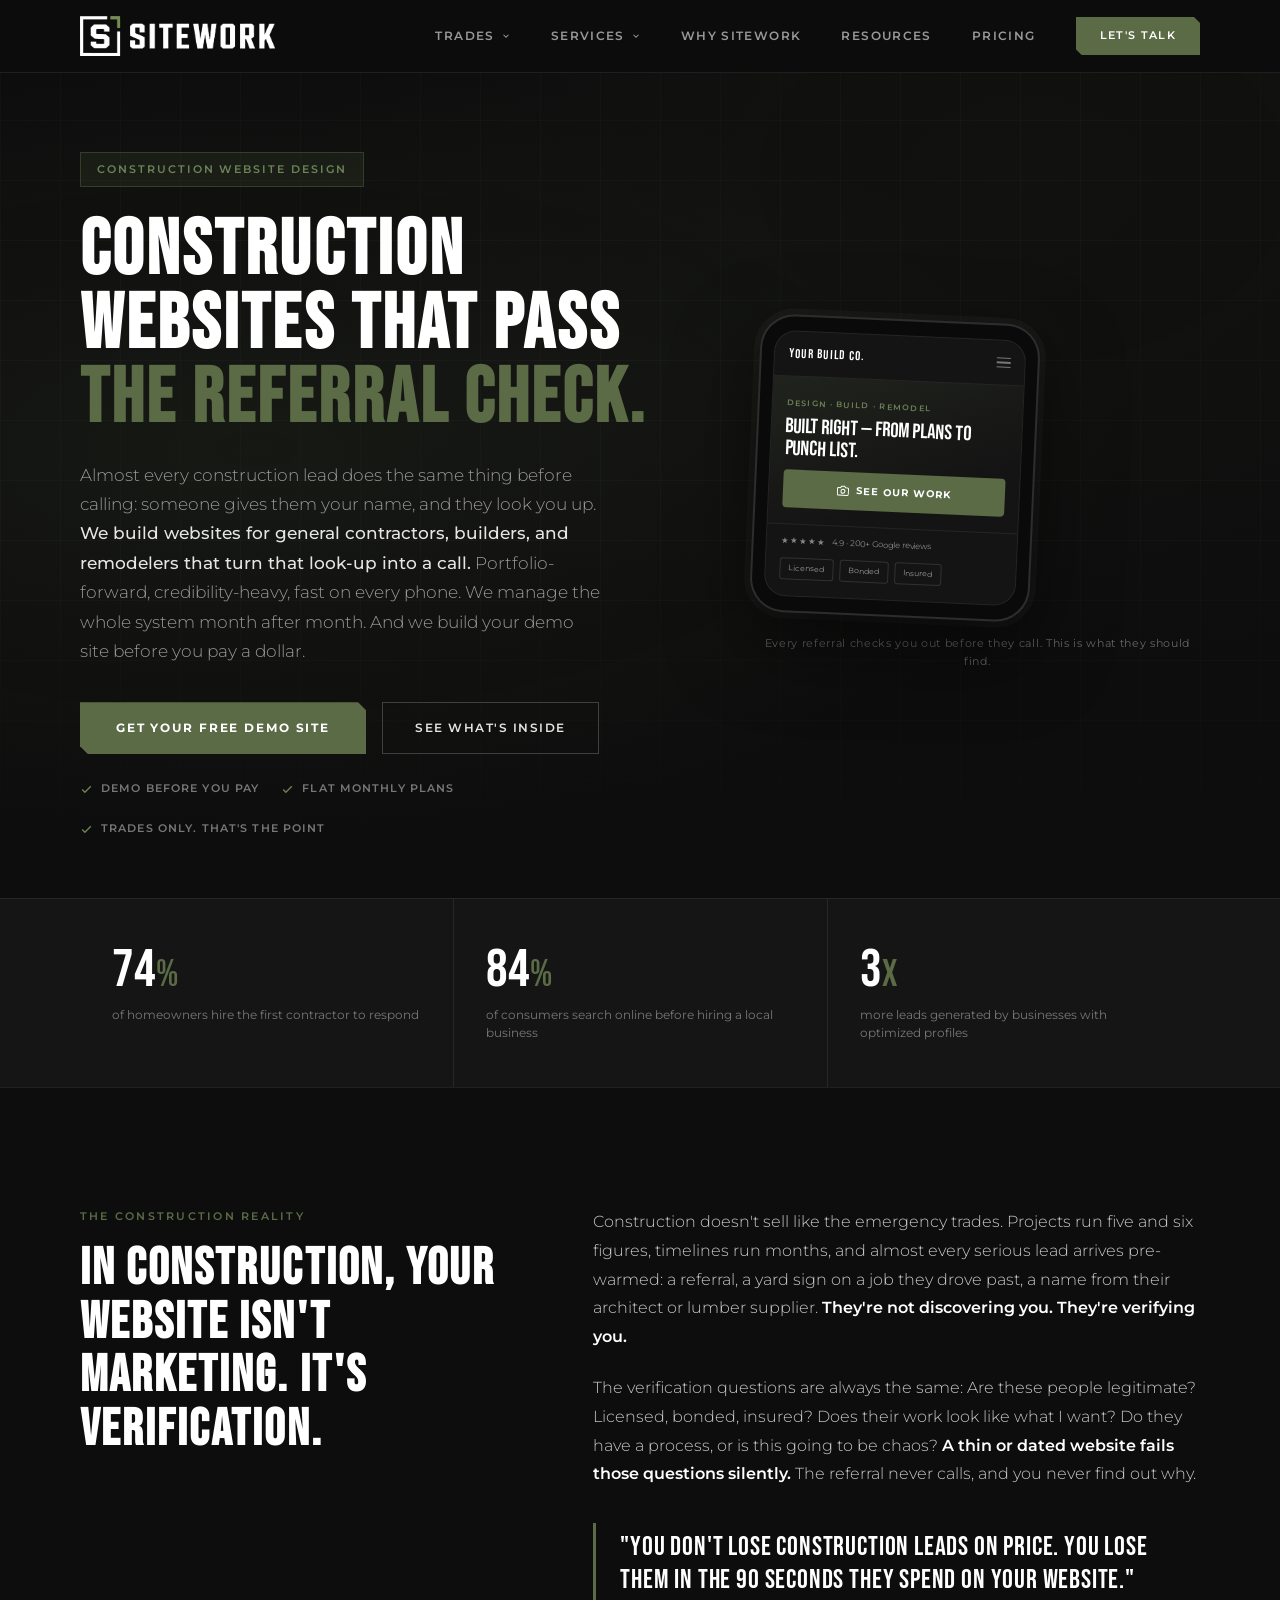
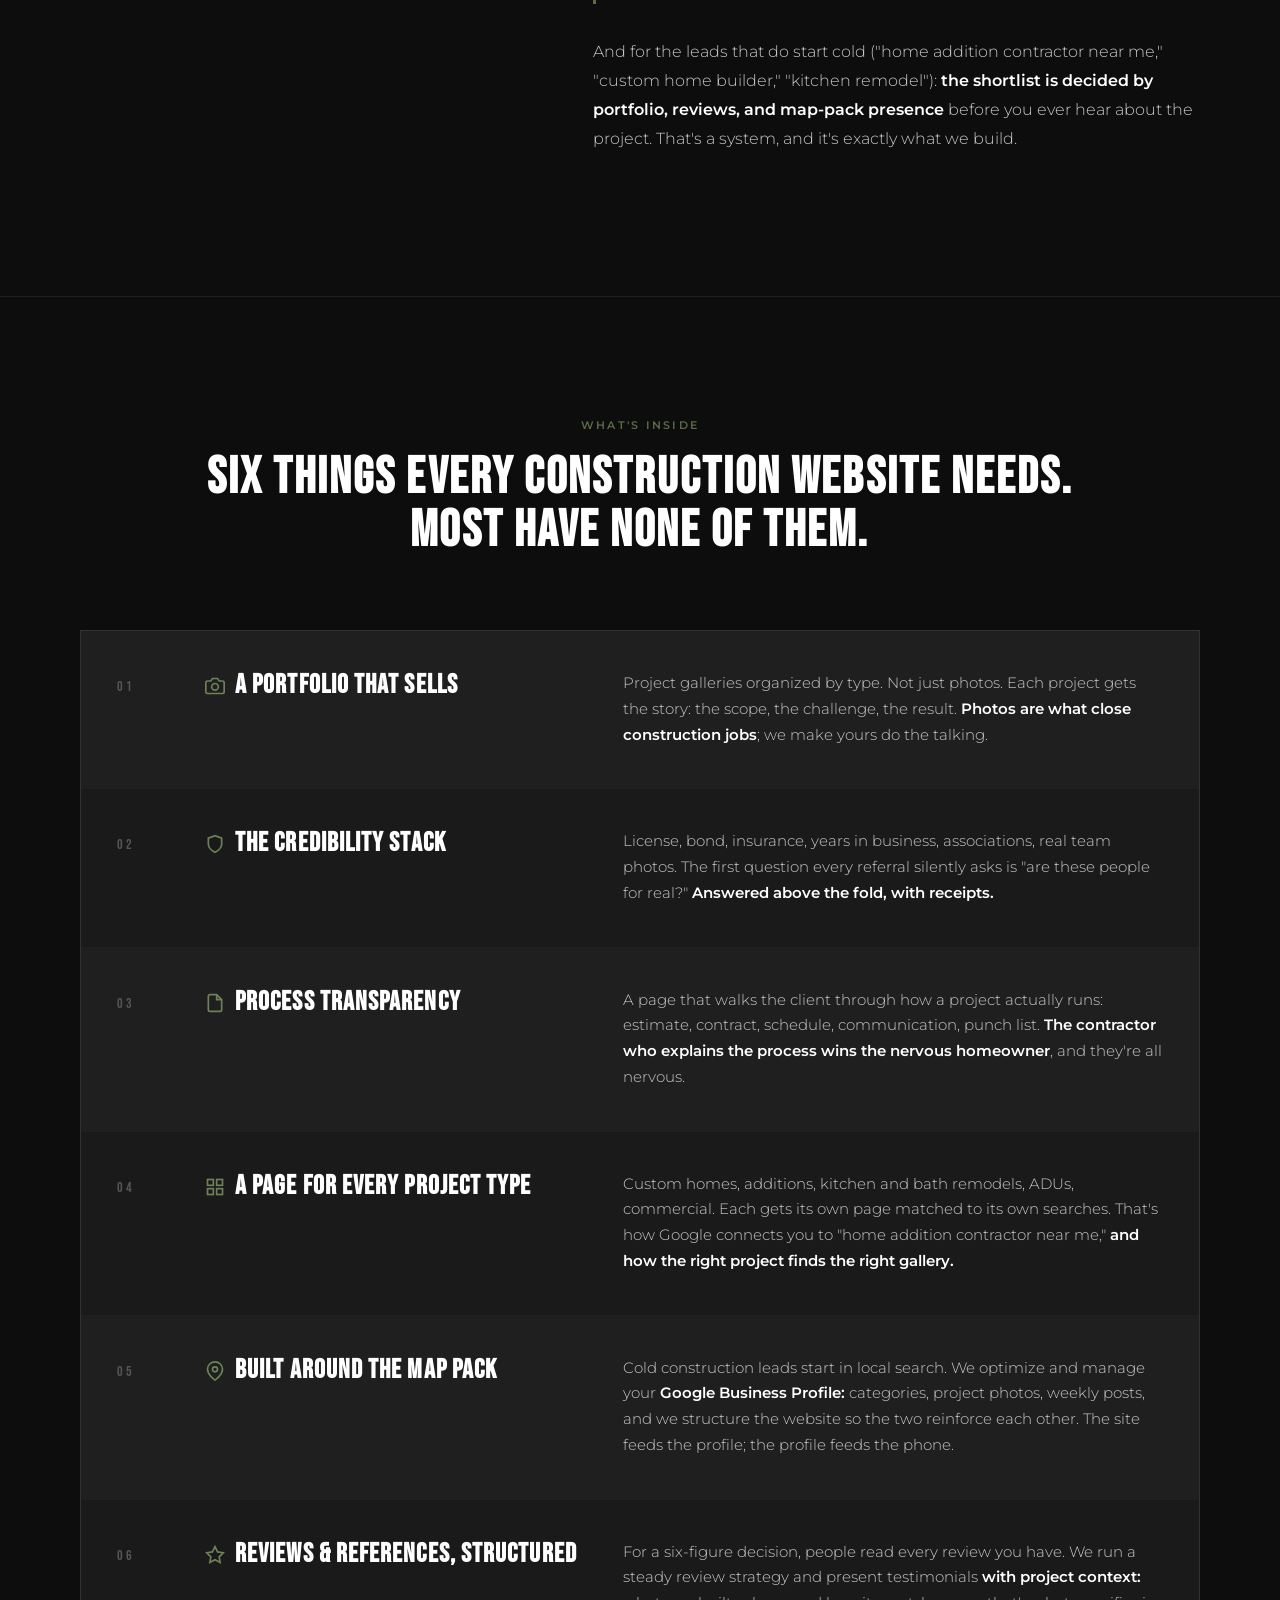
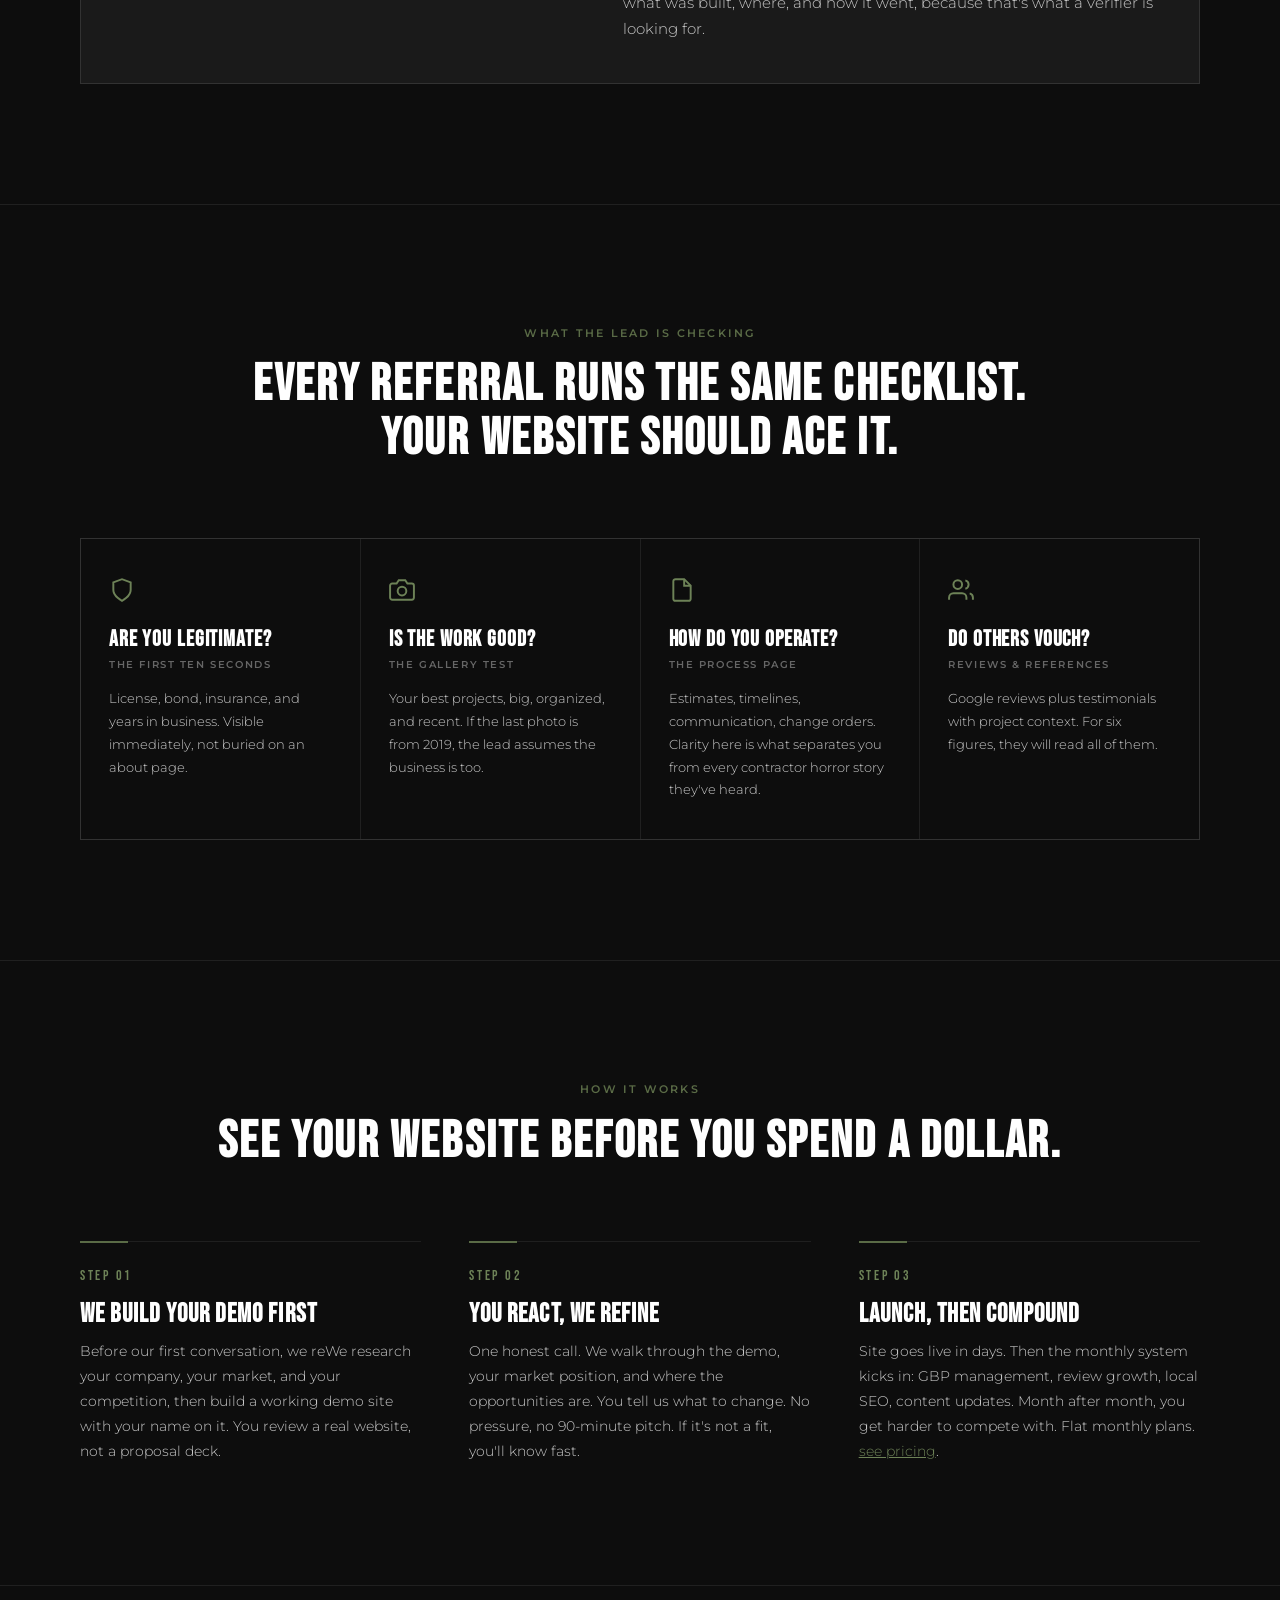
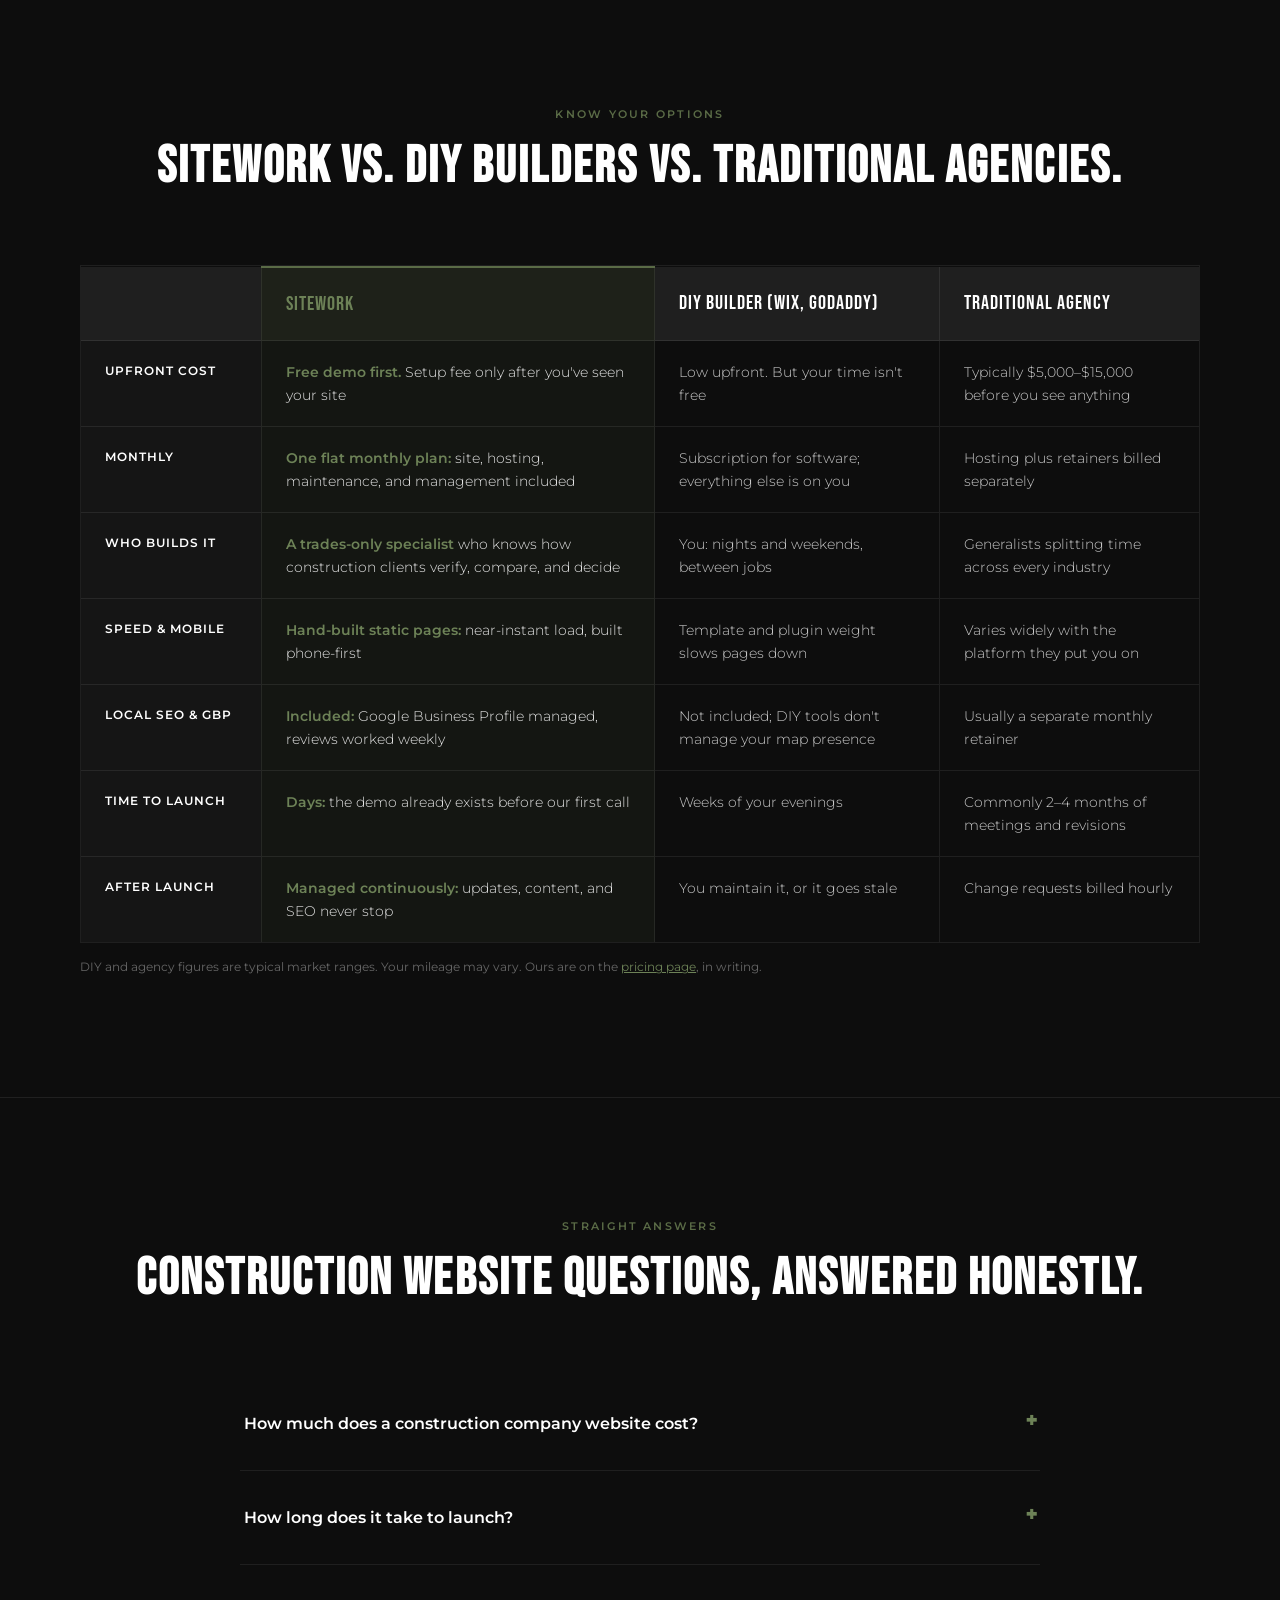
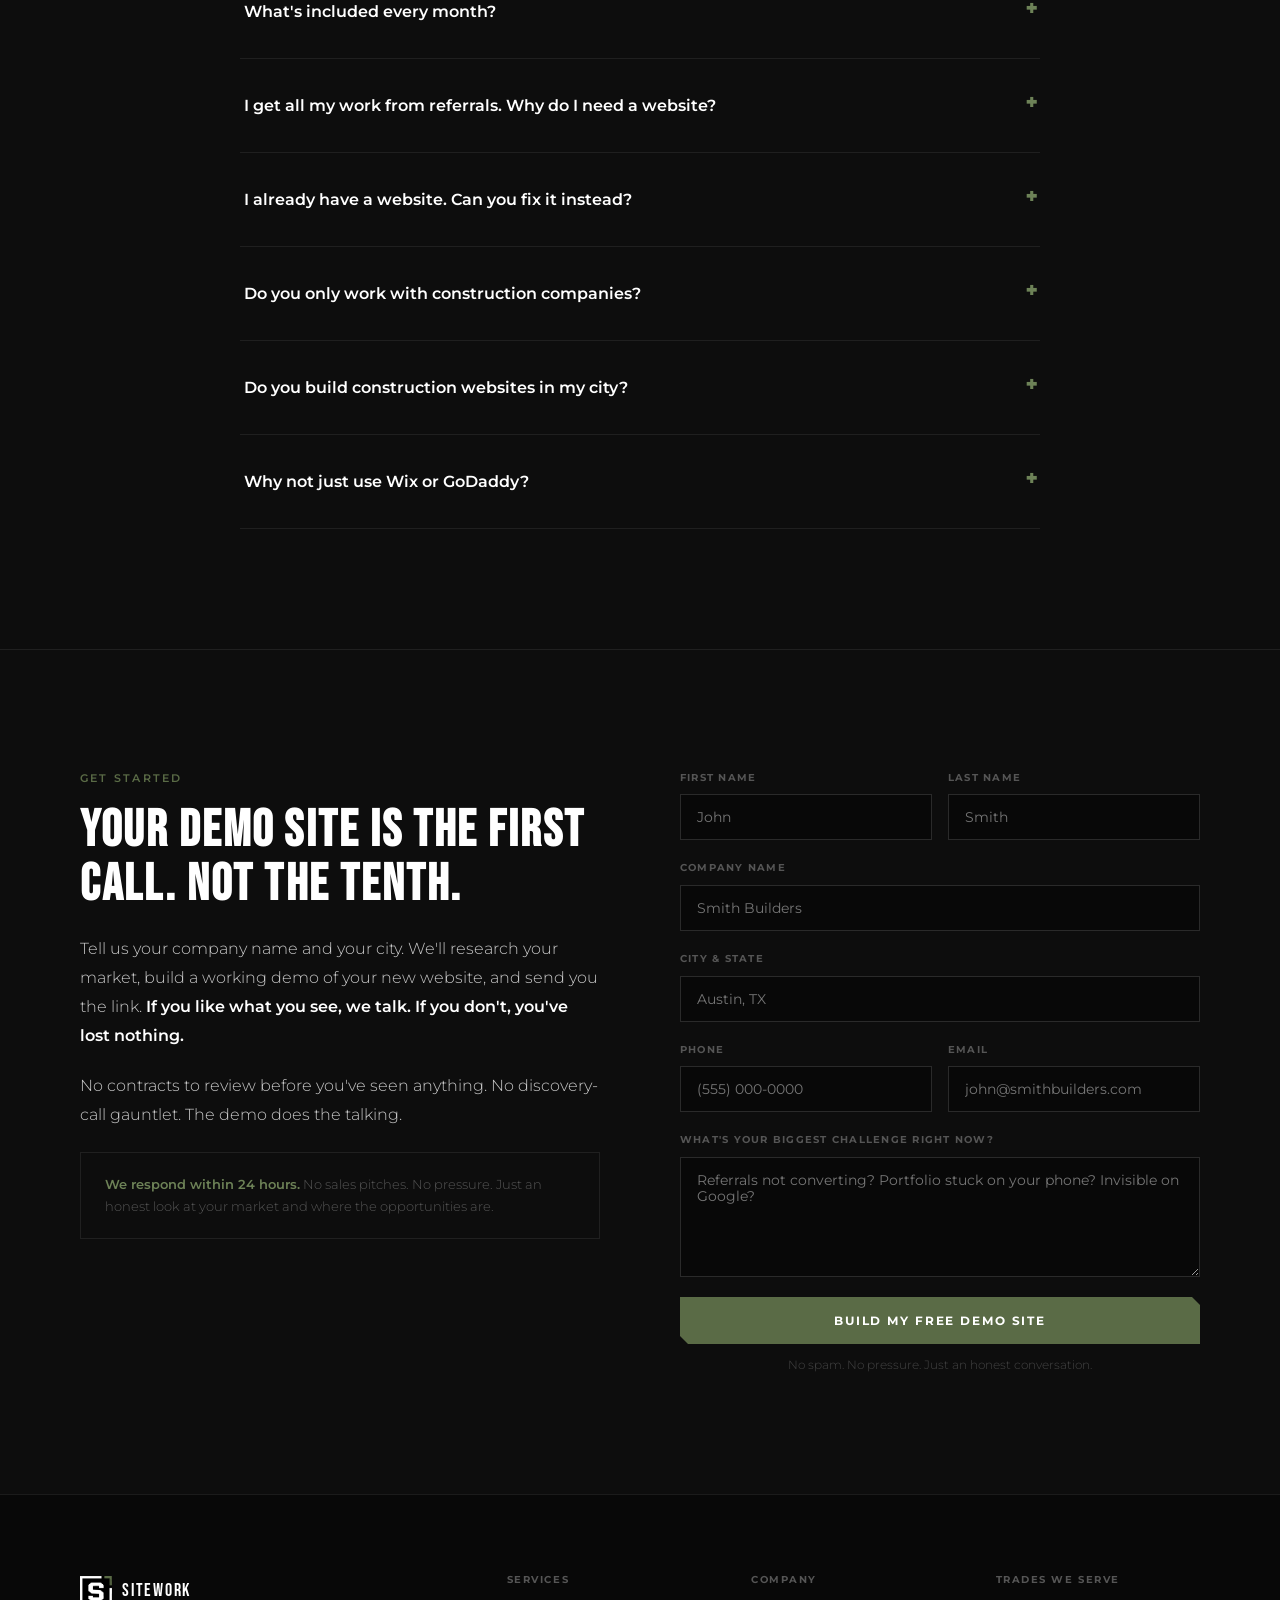
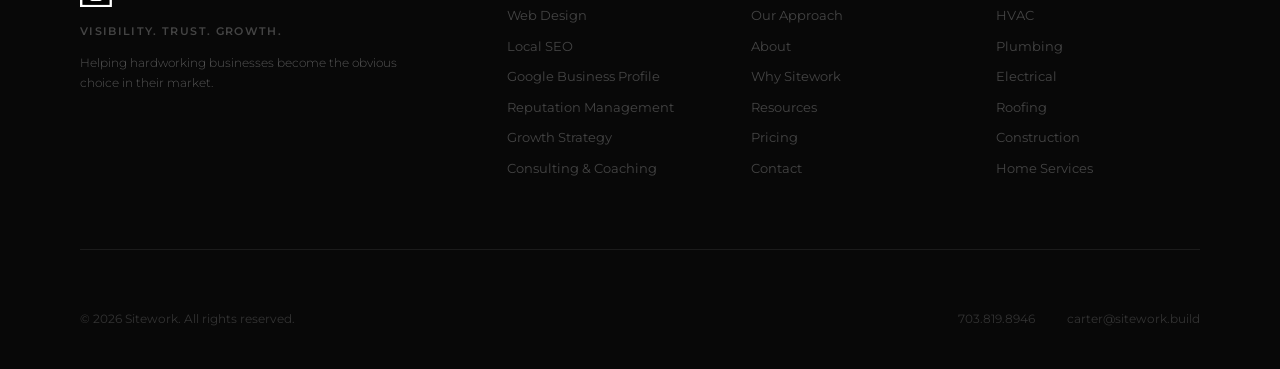
==== construction-website-design.html @ a540c2f0 "Add files via upload" ====
<!DOCTYPE html>
<html lang="en">
<head>
<meta charset="UTF-8">
<meta name="viewport" content="width=device-width, initial-scale=1.0">
<title>Construction Company Website Design — Built to Pass the Referral Check | SITEWORK</title>
<meta name="description" content="Website design for general contractors, builders, and remodelers: portfolio-forward, credibility-heavy, fast on every phone. Local SEO and Google Business Profile management included. Flat monthly plans. Demo built before you pay anything.">

<link rel="canonical" href="https://sitework.build/construction-website-design">

<!-- Open Graph -->
<meta property="og:title" content="Construction Company Website Design — Built to Pass the Referral Check">
<meta property="og:description" content="Website design for general contractors, builders, and remodelers: portfolio-forward, credibility-heavy, fast on every phone. Local SEO and Google Business Profile management included. Flat monthly plans. Demo built before you pay anything.">
<meta property="og:type" content="website">
<meta property="og:url" content="https://sitework.build/construction-website-design">

<!-- Schema: Service -->
<script type="application/ld+json">
{
  "@context": "https://schema.org",
  "@type": "Service",
  "serviceType": "Construction Company Website Design",
  "name": "Construction Website Design & Local SEO",
  "description": "Custom website design, local SEO, and Google Business Profile management for general contractors, builders, and remodelers. Portfolio-forward, credibility-heavy websites built to convert referrals and high-intent local searches into projects.",
  "provider": {
    "@type": "ProfessionalService",
    "name": "Sitework",
    "url": "https://sitework.build",
    "telephone": "+17038198946",
    "email": "carter@sitework.build"
  },
  "areaServed": "United States",
  "audience": {
    "@type": "Audience",
    "audienceType": "General contractors, home builders, and remodeling companies"
  }
}
</script>

<!-- Schema: Breadcrumb -->
<script type="application/ld+json">
{
  "@context": "https://schema.org",
  "@type": "BreadcrumbList",
  "itemListElement": [
    { "@type": "ListItem", "position": 1, "name": "Home", "item": "https://sitework.build" },
    { "@type": "ListItem", "position": 2, "name": "Construction Website Design", "item": "https://sitework.build/construction-website-design" }
  ]
}
</script>

<!-- Schema: FAQ (mirrors the visible FAQ section below) -->
<script type="application/ld+json">
{
  "@context": "https://schema.org",
  "@type": "FAQPage",
  "mainEntity": [
    {
      "@type": "Question",
      "name": "How much does a construction company website cost?",
      "acceptedAnswer": {
        "@type": "Answer",
        "text": "Sitework runs on flat monthly plans plus a one-time setup fee. The website, hosting, maintenance, and ongoing updates are all included. No surprise five-figure builds. Current plans are always published on our pricing page before you ever talk to us."
      }
    },
    {
      "@type": "Question",
      "name": "How long does it take to launch?",
      "acceptedAnswer": {
        "@type": "Answer",
        "text": "Days, not months. We build a working demo of your site before our first conversation, so by the time we talk you're reviewing a real website with your company name on it. Not a proposal. Once you approve it, launch is a matter of days."
      }
    },
    {
      "@type": "Question",
      "name": "What's included every month?",
      "acceptedAnswer": {
        "@type": "Answer",
        "text": "Hosting, security, maintenance, content updates, and (depending on your plan) local SEO, Google Business Profile management, weekly GBP posts, and review strategy. The site is never finished and abandoned; it's managed continuously."
      }
    },
    {
      "@type": "Question",
      "name": "I get all my work from referrals. Why do I need a website?",
      "acceptedAnswer": {
        "@type": "Answer",
        "text": "Because referrals check. Nearly every referred lead looks you up before calling, and a thin or dated site quietly kills calls you never knew you were getting. The website's first job is to stop that leak; its second job is to add cold leads from local search on top of the referral flow you already have."
      }
    },
    {
      "@type": "Question",
      "name": "I already have a website. Can you fix it instead?",
      "acceptedAnswer": {
        "@type": "Answer",
        "text": "Usually the honest answer is that a rebuild on a modern, fast foundation costs less than patching an old site. Our subscription model makes the rebuild painless. We'll audit what you have for free and tell you straight whether it's worth keeping."
      }
    },
    {
      "@type": "Question",
      "name": "Do you only work with construction companies?",
      "acceptedAnswer": {
        "@type": "Answer",
        "text": "We work exclusively with trades and home service businesses: HVAC, plumbing, electrical, roofing, construction, and home services. That focus is the point: we already know your customer, your seasonality, and your competition before the first call."
      }
    },
    {
      "@type": "Question",
      "name": "Do you build construction websites in my city?",
      "acceptedAnswer": {
        "@type": "Answer",
        "text": "Yes. We're based in Austin, Texas and work with contractors and builders nationwide. Local SEO is local to your market, not ours: every site is built around your service area, your cities, and your competition."
      }
    },
    {
      "@type": "Question",
      "name": "Why not just use Wix or GoDaddy?",
      "acceptedAnswer": {
        "@type": "Answer",
        "text": "DIY builders can produce a website, but not a local search presence. They're slower to load, generic in structure, and nobody is managing your Google Business Profile, reviews, or local rankings afterward. You'd own a brochure; what wins jobs is the whole system around it."
      }
    }
  ]
}
</script>

<link rel="icon" type="image/x-icon" href="favicon.ico">
<link rel="icon" type="image/png" sizes="32x32" href="favicon-32.png">
<link rel="apple-touch-icon" sizes="180x180" href="apple-touch-icon.png">
<link rel="preconnect" href="https://fonts.googleapis.com">
<link rel="preconnect" href="https://fonts.gstatic.com" crossorigin>
<link href="https://fonts.googleapis.com/css2?family=Bebas+Neue&family=Montserrat:wght@300;400;500;600;700&display=swap" rel="stylesheet">
<link rel="stylesheet" href="styles.css">

<style>
/* ── PAGE-SCOPED STYLES (hv- prefix; tokens come from styles.css) ── */

/* Hero */
.hv-hero { position:relative; min-height:92vh; display:flex; align-items:center; padding-top:72px; overflow:hidden; }
.hv-hero-inner { position:relative; z-index:1; width:100%; max-width:1200px; margin:0 auto; padding:80px 40px 60px;
  display:grid; grid-template-columns:1.15fr 0.85fr; gap:72px; align-items:center; }
.hv-eyebrow { display:inline-block; background:rgba(90,107,70,0.15); border:1px solid rgba(90,107,70,0.4); color:var(--green-light);
  font-size:0.68rem; font-weight:600; letter-spacing:0.18em; text-transform:uppercase; padding:8px 16px; margin-bottom:28px; }
.hv-h1 { font-size:clamp(3.2rem,6vw,5.4rem); line-height:0.96; margin-bottom:24px; }
.hv-h1 em { font-style:normal; color:var(--green); }
.hv-lede { font-size:1.05rem; color:#999; max-width:520px; line-height:1.75; font-weight:300; margin-bottom:36px; }
.hv-lede strong { color:var(--light); font-weight:500; }
.hv-actions { display:flex; gap:16px; flex-wrap:wrap; }

/* CSS-only phone mockup — the signature element, zero image requests */
.hv-phone-wrap { display:flex; justify-content:center; }
.hv-phone { width:280px; border:2px solid rgba(255,255,255,0.14); border-radius:34px; background:#0a0a0a;
  padding:14px 12px; box-shadow:0 30px 80px rgba(0,0,0,0.55), 0 0 0 6px rgba(255,255,255,0.03);
  transform:rotate(2.5deg); }
.hv-phone-screen { border-radius:22px; overflow:hidden; background:#141414; border:1px solid rgba(255,255,255,0.07); }
.hv-mini-nav { display:flex; justify-content:space-between; align-items:center; padding:12px 14px; border-bottom:1px solid rgba(255,255,255,0.07); }
.hv-mini-logo { font-family:'Bebas Neue',sans-serif; font-size:0.8rem; letter-spacing:0.1em; color:var(--white); }
.hv-mini-burger { display:flex; flex-direction:column; gap:3px; }
.hv-mini-burger span { width:14px; height:1.5px; background:#777; }
.hv-mini-hero { padding:20px 14px 16px; background:linear-gradient(160deg, rgba(90,107,70,0.18), transparent 70%); }
.hv-mini-tag { font-size:0.5rem; letter-spacing:0.16em; text-transform:uppercase; color:var(--green-light); font-weight:600; margin-bottom:6px; }
.hv-mini-h { font-family:'Bebas Neue',sans-serif; font-size:1.3rem; line-height:1.05; color:var(--white); margin-bottom:10px; }
.hv-mini-call { display:flex; align-items:center; justify-content:center; gap:8px; background:var(--green); color:var(--white);
  font-size:0.62rem; font-weight:700; letter-spacing:0.1em; text-transform:uppercase; padding:11px; border-radius:4px; }
.hv-mini-call svg { width:12px; height:12px; }
.hv-mini-strip { display:flex; align-items:center; gap:6px; padding:10px 14px; border-top:1px solid rgba(255,255,255,0.07); }
.hv-mini-stars { color:#e8b54a; font-size:0.6rem; letter-spacing:2px; }
.hv-mini-strip span { font-size:0.52rem; color:#888; }
.hv-mini-badges { display:flex; gap:6px; padding:0 14px 16px; }
.hv-mini-badges i { font-style:normal; font-size:0.48rem; color:#999; border:1px solid rgba(255,255,255,0.12); padding:4px 8px; border-radius:3px; }
.hv-phone-caption { text-align:center; font-size:0.7rem; color:#666; margin-top:18px; letter-spacing:0.06em; }

/* Reality / problem section */
.hv-reality { padding:120px 0; border-top:1px solid var(--border); }
.hv-reality-grid { display:grid; grid-template-columns:1fr 1.4fr; gap:80px; align-items:start; }
.hv-reality-grid .section-title { position:sticky; top:120px; }
.hv-reality-copy p { margin-bottom:22px; line-height:1.8; font-weight:300; }
.hv-reality-copy strong { color:var(--white); font-weight:600; }
.hv-pull { border-left:3px solid var(--green); padding:8px 0 8px 24px; margin:34px 0;
  font-family:'Bebas Neue',sans-serif; font-size:1.7rem; line-height:1.2; color:var(--white); letter-spacing:0.03em; }

/* Feature rows */
.hv-features { padding:120px 0; border-top:1px solid var(--border); }
.hv-feature-list { display:grid; gap:1px; background:var(--border); border:1px solid var(--border); margin-top:56px; }
.hv-feature { background:var(--dark); display:grid; grid-template-columns:56px 1fr 1.4fr; gap:32px; padding:40px 36px; align-items:start; }
.hv-feature:nth-child(even) { background:#1a1a1a; }
.hv-fnum { font-family:'Bebas Neue',sans-serif; font-size:0.85rem; letter-spacing:0.2em; color:#555; padding-top:6px; }
.hv-feature h3 { font-size:1.7rem; line-height:1.1; }
.hv-feature h3 svg { width:20px; height:20px; vertical-align:-3px; margin-right:10px; stroke:var(--green-light); fill:none; stroke-width:2; }
.hv-feature p { font-size:0.92rem; line-height:1.75; color:var(--text); font-weight:300; }
.hv-feature p strong { color:var(--white); font-weight:600; }

/* Seasons */
.hv-seasons { padding:120px 0; border-top:1px solid var(--border); }
.hv-season-grid { display:grid; grid-template-columns:repeat(4,1fr); gap:1px; background:var(--border); border:1px solid var(--border); margin-top:56px; }
.hv-season { background:var(--black); padding:38px 28px; position:relative; overflow:hidden; transition:background 0.2s; }
.hv-season:hover { background:var(--dark); }
.hv-season::after { content:''; position:absolute; top:0; left:0; height:2px; width:100%; background:var(--green-light);
  transform:scaleX(0); transform-origin:left; transition:transform 0.45s cubic-bezier(0.22,1,0.36,1); }
.hv-season:hover::after { transform:scaleX(1); }
.hv-season svg { width:26px; height:26px; stroke:var(--green-light); fill:none; stroke-width:1.8; margin-bottom:18px; }
.hv-season h4 { font-size:1.35rem; margin-bottom:6px; }
.hv-season .hv-when { font-size:0.62rem; letter-spacing:0.16em; text-transform:uppercase; color:#666; font-weight:600; display:block; margin-bottom:14px; }
.hv-season p { font-size:0.84rem; line-height:1.7; color:var(--text); font-weight:300; }

/* Process */
.hv-process { padding:120px 0; border-top:1px solid var(--border); }
.hv-steps { display:grid; grid-template-columns:repeat(3,1fr); gap:48px; margin-top:56px; }
.hv-step { position:relative; padding-top:24px; border-top:1px solid var(--border); }
.hv-step::before { content:''; position:absolute; top:-1px; left:0; width:48px; height:2px; background:var(--green); }
.hv-step .hv-snum { font-family:'Bebas Neue',sans-serif; font-size:0.85rem; letter-spacing:0.2em; color:var(--green-light); display:block; margin-bottom:14px; }
.hv-step h3 { font-size:1.6rem; margin-bottom:10px; }
.hv-step p { font-size:0.9rem; line-height:1.75; font-weight:300; }

/* FAQ — native details/summary, zero JS */
.hv-faq { padding:120px 0; border-top:1px solid var(--border); }
.hv-faq-list { max-width:800px; margin:48px auto 0; }
.hv-faq-list details { border-bottom:1px solid var(--border); }
.hv-faq-list summary { cursor:pointer; list-style:none; display:flex; justify-content:space-between; align-items:center; gap:24px;
  padding:26px 4px; font-family:'Montserrat',sans-serif; font-size:1rem; font-weight:600; color:var(--white); transition:color 0.2s; }
.hv-faq-list summary::-webkit-details-marker { display:none; }
.hv-faq-list summary:hover { color:var(--green-light); }
.hv-faq-list summary::after { content:'+'; font-family:'Bebas Neue',sans-serif; font-size:1.6rem; color:var(--green-light); flex-shrink:0; transition:transform 0.25s; }
.hv-faq-list details[open] summary::after { transform:rotate(45deg); }
.hv-faq-list details p { padding:0 4px 28px; font-size:0.92rem; line-height:1.8; font-weight:300; max-width:700px; }
.hv-faq-list details p a { color:var(--green-light); }

/* CTA + form */
.hv-cta { padding:120px 0; border-top:1px solid var(--border); }
.hv-cta-grid { display:grid; grid-template-columns:1fr 1fr; gap:80px; align-items:start; }
.hv-cta-left p { margin-bottom:22px; line-height:1.8; font-weight:300; }
.hv-cta-left p strong { color:var(--white); font-weight:600; }

/* Responsive */
@media (max-width:1024px) {
  .hv-hero-inner { grid-template-columns:1fr; gap:60px; }
  .hv-phone { transform:rotate(0deg); }
  .hv-reality-grid { grid-template-columns:1fr; gap:40px; }
  .hv-reality-grid .section-title { position:static; }
  .hv-season-grid { grid-template-columns:repeat(2,1fr); }
  .hv-steps { grid-template-columns:1fr; gap:36px; }
  .hv-cta-grid { grid-template-columns:1fr; gap:60px; }
}
@media (max-width:768px) {
  .hv-hero-inner { padding:60px 20px 40px; }
  .hv-feature { grid-template-columns:1fr; gap:14px; padding:32px 24px; }
  .hv-fnum { padding-top:0; }
  .hv-season-grid { grid-template-columns:1fr; }
  .hv-phone { width:240px; }
}

/* Hero trust line */
.hv-trust-line { display:flex; gap:22px; flex-wrap:wrap; margin-top:26px; }
.hv-trust-line span { font-size:0.7rem; letter-spacing:0.1em; text-transform:uppercase; color:#777; font-weight:600;
  display:flex; align-items:center; gap:8px; }
.hv-trust-line svg { width:13px; height:13px; stroke:var(--green-light); fill:none; stroke-width:2.5; }

/* Phone motion: gentle float + pulsing call button */
.hv-phone { animation: hvFloat 6s ease-in-out infinite; }
@keyframes hvFloat { 0%,100% { transform:rotate(2.5deg) translateY(0); } 50% { transform:rotate(2.5deg) translateY(-10px); } }
.hv-mini-call { position:relative; }
.hv-mini-call::after { content:''; position:absolute; inset:0; border-radius:4px; box-shadow:0 0 0 0 rgba(109,130,87,0.55);
  animation: hvPulse 2.4s ease-out infinite; }
@keyframes hvPulse { 0% { box-shadow:0 0 0 0 rgba(109,130,87,0.55); } 70% { box-shadow:0 0 0 12px rgba(109,130,87,0); } 100% { box-shadow:0 0 0 0 rgba(109,130,87,0); } }
@media (max-width:1024px) {
  .hv-phone { animation-name: hvFloatFlat; }
  @keyframes hvFloatFlat { 0%,100% { transform:translateY(0); } 50% { transform:translateY(-10px); } }
}

/* Stats strip */
.hv-stats { border-top:1px solid var(--border); background:rgba(31,31,31,0.5); }
.hv-stats-inner { max-width:1200px; margin:0 auto; padding:0 40px; display:grid; grid-template-columns:repeat(3,1fr); }
.hv-stat { padding:44px 32px; border-left:1px solid var(--border); }
.hv-stat:first-child { border-left:none; }
.hv-stat .n { font-family:'Bebas Neue',sans-serif; font-size:3.4rem; line-height:1; color:var(--white); margin-bottom:8px; }
.hv-stat .n em { font-style:normal; color:var(--green); font-size:2.4rem; }
.hv-stat .l { font-size:0.78rem; color:#777; line-height:1.5; }
@media (max-width:768px) {
  .hv-stats-inner { grid-template-columns:1fr; padding:0 20px; }
  .hv-stat { border-left:none; border-top:1px solid var(--border); padding:28px 0; }
  .hv-stat:first-child { border-top:none; }
}

/* Feature row hover beam (matches site-wide card language) */
.hv-feature { position:relative; overflow:hidden; }
.hv-feature::after { content:''; position:absolute; top:0; left:0; height:2px; width:100%; background:var(--green-light);
  transform:scaleX(0); transform-origin:left; transition:transform 0.45s cubic-bezier(0.22,1,0.36,1); }
.hv-feature:hover::after { transform:scaleX(1); }

/* Comparison table */
.hv-compare { padding:120px 0; border-top:1px solid var(--border); }
.hv-table-wrap { margin-top:56px; overflow-x:auto; -webkit-overflow-scrolling:touch; border:1px solid var(--border); }
.hv-table { width:100%; min-width:760px; border-collapse:collapse; font-size:0.88rem; }
.hv-table th, .hv-table td { padding:20px 24px; text-align:left; border-bottom:1px solid var(--border); border-left:1px solid var(--border); vertical-align:top; line-height:1.6; }
.hv-table th:first-child, .hv-table td:first-child { border-left:none; }
.hv-table thead th { font-family:'Bebas Neue',sans-serif; font-size:1.25rem; letter-spacing:0.05em; color:var(--white); background:var(--dark); font-weight:400; }
.hv-table thead th.hv-us { background:rgba(90,107,70,0.22); color:var(--green-light); border-top:2px solid var(--green); }
.hv-table tbody th { font-weight:600; color:var(--white); font-size:0.78rem; letter-spacing:0.08em; text-transform:uppercase; width:180px; background:rgba(31,31,31,0.5); }
.hv-table tbody td { color:var(--text); font-weight:300; }
.hv-table tbody td.hv-us { background:rgba(90,107,70,0.10); color:var(--light); }
.hv-table tbody td.hv-us strong { color:var(--green-light); font-weight:600; }
.hv-table tbody tr:last-child th, .hv-table tbody tr:last-child td { border-bottom:none; }
.hv-table-note { font-size:0.75rem; color:#666; margin-top:14px; }

/* Sticky mobile CTA */
.hv-sticky { position:fixed; left:0; right:0; bottom:0; z-index:900; display:none; padding:12px 16px;
  background:rgba(13,13,13,0.92); backdrop-filter:blur(14px); border-top:1px solid rgba(90,107,70,0.4);
  transform:translateY(110%); transition:transform 0.4s cubic-bezier(0.22,1,0.36,1); }
.hv-sticky.show { transform:translateY(0); }
.hv-sticky a { display:block; text-align:center; }
@media (max-width:768px) { .hv-sticky { display:block; } }

@media (prefers-reduced-motion: reduce) {
  .hv-phone, .hv-mini-call::after { animation:none; }
  .hv-sticky { transition:none; }
  .hv-feature::after, .hv-season::after { transition:none; }
}
</style>
</head>
<body>

<!-- NAV (shared) -->
<nav class="nav" id="nav">
  <div class="nav-inner">
    <a href="index.html" class="nav-logo">
      <img src="logo-horizontal.png" alt="Sitework" class="nav-logo-img" width="200" height="40">
    </a>
    <div class="nav-links">

      <!-- TRADES dropdown -->
      <div class="nav-drop" id="dropTrades">
        <button aria-haspopup="true" aria-expanded="false" onclick="toggleDrop('dropTrades')">
          Trades
          <svg viewBox="0 0 24 24"><path d="M6 9l6 6 6-6"/></svg>
        </button>
        <div class="nav-panel" role="menu">
          <div class="panel-label">Trades We Serve</div>
          <a href="hvac-website-design.html" role="menuitem">HVAC</a>
          <a href="plumber-website-design.html" role="menuitem">Plumbing</a>
          <a href="electrician-website-design.html" role="menuitem">Electrical</a>
          <a href="roofing-website-design.html" role="menuitem">Roofing</a>
          <a href="construction-website-design.html" role="menuitem">Construction</a>
          <a href="home-services-website-design.html" role="menuitem">Home Services</a>
        </div>
      </div>

      <!-- SERVICES dropdown -->
      <div class="nav-drop" id="dropServices">
        <button aria-haspopup="true" aria-expanded="false" onclick="toggleDrop('dropServices')">
          Services
          <svg viewBox="0 0 24 24"><path d="M6 9l6 6 6-6"/></svg>
        </button>
        <div class="nav-panel" role="menu">
          <div class="panel-label">What We Do</div>
          <a href="index.html#services" role="menuitem">Web Design</a>
          <a href="index.html#services" role="menuitem">Local SEO</a>
          <a href="index.html#services" role="menuitem">Google Business Profile</a>
          <a href="index.html#services" role="menuitem">Reputation Management</a>
          <a href="index.html#services" role="menuitem">Growth Strategy</a>
          <a href="index.html#services" role="menuitem">Consulting &amp; Coaching</a>
        </div>
      </div>

      <a href="why-sitework.html">Why Sitework</a>
      <a href="resources.html">Resources</a>
      <a href="pricing.html">Pricing</a>
      <a href="index.html#contact" class="nav-cta">Let's Talk</a>
    </div>
    <button class="hamburger" id="hamburger" aria-label="Menu">
      <span></span><span></span><span></span>
    </button>
  </div>
  <div class="mobile-menu" id="mobileMenu">
    <span class="mobile-drop-label">Trades We Serve</span>
    <a href="hvac-website-design.html" class="indent" onclick="closeMobile()">HVAC</a>
    <a href="plumber-website-design.html" class="indent" onclick="closeMobile()">Plumbing</a>
    <a href="electrician-website-design.html" class="indent" onclick="closeMobile()">Electrical</a>
    <a href="roofing-website-design.html" class="indent" onclick="closeMobile()">Roofing</a>
    <a href="construction-website-design.html" class="indent" onclick="closeMobile()">Construction</a>
    <a href="home-services-website-design.html" class="indent" onclick="closeMobile()">Home Services</a>
    <span class="mobile-drop-label">Services</span>
    <a href="index.html#services" class="indent" onclick="closeMobile()">Web Design</a>
    <a href="index.html#services" class="indent" onclick="closeMobile()">Local SEO</a>
    <a href="index.html#services" class="indent" onclick="closeMobile()">Google Business Profile</a>
    <a href="index.html#services" class="indent" onclick="closeMobile()">Reputation Management</a>
    <a href="index.html#services" class="indent" onclick="closeMobile()">Growth Strategy</a>
    <a href="index.html#services" class="indent" onclick="closeMobile()">Consulting &amp; Coaching</a>
    <a href="why-sitework.html" onclick="closeMobile()">Why Sitework</a>
    <a href="resources.html" onclick="closeMobile()">Resources</a>
    <a href="pricing.html" onclick="closeMobile()">Pricing</a>
    <a href="index.html#contact" onclick="closeMobile()" class="mobile-cta">Let's Talk</a>
  </div>
</nav>

<!-- HERO -->
<section class="hv-hero">
  <div class="hero-bg">
    <div class="hero-grid"></div>
    <div class="hero-gradient"></div>
  </div>
  <div class="hv-hero-inner">
    <div>
      <div class="hv-eyebrow">Construction Website Design</div>
      <h1 class="hv-h1">Construction websites that pass <em>the referral check.</em></h1>
      <p class="hv-lede">
        Almost every construction lead does the same thing before calling: someone gives them your name, and they look you up.
        <strong>We build websites for general contractors, builders, and remodelers that turn that look-up into a call.</strong>
        Portfolio-forward, credibility-heavy, fast on every phone. We manage the whole system month after month. And we build your
        demo site before you pay a dollar.
      </p>
      <div class="hv-actions">
        <a href="#contact" class="btn-primary">Get Your Free Demo Site</a>
        <a href="#features" class="btn-ghost">See What's Inside</a>
      </div>
      <div class="hv-trust-line">
        <span><svg viewBox="0 0 24 24"><path d="M20 6L9 17l-5-5"/></svg>Demo before you pay</span>
        <span><svg viewBox="0 0 24 24"><path d="M20 6L9 17l-5-5"/></svg>Flat monthly plans</span>
        <span><svg viewBox="0 0 24 24"><path d="M20 6L9 17l-5-5"/></svg>Trades only. That's the point</span>
      </div>
    </div>
    <div class="hv-phone-wrap">
      <div>
        <div class="hv-phone" aria-hidden="true">
          <div class="hv-phone-screen">
            <div class="hv-mini-nav">
              <span class="hv-mini-logo">YOUR BUILD CO.</span>
              <span class="hv-mini-burger"><span></span><span></span><span></span></span>
            </div>
            <div class="hv-mini-hero">
              <div class="hv-mini-tag">Design · Build · Remodel</div>
              <div class="hv-mini-h">BUILT RIGHT — FROM PLANS TO PUNCH LIST.</div>
              <div class="hv-mini-call">
                <svg viewBox="0 0 24 24" fill="none" stroke="currentColor" stroke-width="2"><path d="M23 19a2 2 0 0 1-2 2H3a2 2 0 0 1-2-2V8a2 2 0 0 1 2-2h4l2-3h6l2 3h4a2 2 0 0 1 2 2z"/><circle cx="12" cy="13" r="4"/></svg>
                See Our Work
              </div>
            </div>
            <div class="hv-mini-strip">
              <span class="hv-mini-stars">&#9733;&#9733;&#9733;&#9733;&#9733;</span>
              <span>4.9 · 200+ Google reviews</span>
            </div>
            <div class="hv-mini-badges">
              <i>Licensed</i><i>Bonded</i><i>Insured</i>
            </div>
          </div>
        </div>
        <div class="hv-phone-caption">Every referral checks you out before they call. This is what they should find.</div>
      </div>
    </div>
  </div>
</section>

<!-- STATS STRIP -->
<div class="hv-stats">
  <div class="hv-stats-inner">
    <div class="hv-stat">
      <div class="n"><span class="count" data-target="85">0</span><em>%</em></div>
      <div class="l">of homeowners hire the first contractor to respond</div>
    </div>
    <div class="hv-stat">
      <div class="n"><span class="count" data-target="97">0</span><em>%</em></div>
      <div class="l">of consumers search online before hiring a local business</div>
    </div>
    <div class="hv-stat">
      <div class="n"><span class="count" data-target="3">0</span><em>x</em></div>
      <div class="l">more leads generated by businesses with optimized profiles</div>
    </div>
  </div>
</div>

<!-- THE REALITY -->
<section class="hv-reality">
  <div class="container">
    <div class="hv-reality-grid">
      <div>
        <div class="section-label">The Construction Reality</div>
        <h2 class="section-title">In construction, your website isn't marketing. It's verification.</h2>
      </div>
      <div class="hv-reality-copy">
        <p>Construction doesn't sell like the emergency trades. Projects run five and six figures, timelines run months, and almost every serious lead arrives pre-warmed: a referral, a yard sign on a job they drove past, a name from their architect or lumber supplier. <strong>They're not discovering you. They're verifying you.</strong></p>
        <p>The verification questions are always the same: Are these people legitimate? Licensed, bonded, insured? Does their work look like what I want? Do they have a process, or is this going to be chaos? <strong>A thin or dated website fails those questions silently.</strong> The referral never calls, and you never find out why.</p>
        <div class="hv-pull">"You don't lose construction leads on price. You lose them in the 90 seconds they spend on your website."</div>
        <p>And for the leads that do start cold ("home addition contractor near me," "custom home builder," "kitchen remodel"): <strong>the shortlist is decided by portfolio, reviews, and map-pack presence</strong> before you ever hear about the project. That's a system, and it's exactly what we build.</p>
      </div>
    </div>
  </div>
</section>

<!-- WHAT'S INSIDE -->
<section class="hv-features" id="features">
  <div class="container">
    <div class="section-header">
      <div class="section-label">What's Inside</div>
      <h2 class="section-title">Six things every construction website needs.<br>Most have none of them.</h2>
    </div>
    <div class="hv-feature-list">
      <div class="hv-feature">
        <div class="hv-fnum">01</div>
        <h3><svg viewBox="0 0 24 24"><path d="M23 19a2 2 0 0 1-2 2H3a2 2 0 0 1-2-2V8a2 2 0 0 1 2-2h4l2-3h6l2 3h4a2 2 0 0 1 2 2z"/><circle cx="12" cy="13" r="4"/></svg>A portfolio that sells</h3>
        <p>Project galleries organized by type. Not just photos. Each project gets the story: the scope, the challenge, the result. <strong>Photos are what close construction jobs</strong>; we make yours do the talking.</p>
      </div>
      <div class="hv-feature">
        <div class="hv-fnum">02</div>
        <h3><svg viewBox="0 0 24 24"><path d="M12 22s8-4 8-10V5l-8-3-8 3v7c0 6 8 10 8 10z"/></svg>The credibility stack</h3>
        <p>License, bond, insurance, years in business, associations, real team photos. The first question every referral silently asks is "are these people for real?" <strong>Answered above the fold, with receipts.</strong></p>
      </div>
      <div class="hv-feature">
        <div class="hv-fnum">03</div>
        <h3><svg viewBox="0 0 24 24"><path d="M14 2H6a2 2 0 0 0-2 2v16a2 2 0 0 0 2 2h12a2 2 0 0 0 2-2V8z"/><path d="M14 2v6h6"/></svg>Process transparency</h3>
        <p>A page that walks the client through how a project actually runs: estimate, contract, schedule, communication, punch list. <strong>The contractor who explains the process wins the nervous homeowner</strong>, and they're all nervous.</p>
      </div>
      <div class="hv-feature">
        <div class="hv-fnum">04</div>
        <h3><svg viewBox="0 0 24 24"><rect x="3" y="3" width="7" height="7"/><rect x="14" y="3" width="7" height="7"/><rect x="3" y="14" width="7" height="7"/><rect x="14" y="14" width="7" height="7"/></svg>A page for every project type</h3>
        <p>Custom homes, additions, kitchen and bath remodels, ADUs, commercial. Each gets its own page matched to its own searches. That's how Google connects you to "home addition contractor near me," <strong>and how the right project finds the right gallery.</strong></p>
      </div>
      <div class="hv-feature">
        <div class="hv-fnum">05</div>
        <h3><svg viewBox="0 0 24 24"><path d="M21 10c0 7-9 13-9 13s-9-6-9-13a9 9 0 0 1 18 0z"/><circle cx="12" cy="10" r="3"/></svg>Built around the map pack</h3>
        <p>Cold construction leads start in local search. We optimize and manage your <strong>Google Business Profile:</strong> categories, project photos, weekly posts, and we structure the website so the two reinforce each other. The site feeds the profile; the profile feeds the phone.</p>
      </div>
      <div class="hv-feature">
        <div class="hv-fnum">06</div>
        <h3><svg viewBox="0 0 24 24"><path d="M12 2l3.09 6.26L22 9.27l-5 4.87 1.18 6.88L12 17.77l-6.18 3.25L7 14.14 2 9.27l6.91-1.01L12 2z"/></svg>Reviews &amp; references, structured</h3>
        <p>For a six-figure decision, people read every review you have. We run a steady review strategy and present testimonials <strong>with project context:</strong> what was built, where, and how it went, because that's what a verifier is looking for.</p>
      </div>
    </div>
  </div>
</section>

<!-- FOUR-CARD -->
<section class="hv-seasons">
  <div class="container">
    <div class="section-header">
      <div class="section-label">What the Lead Is Checking</div>
      <h2 class="section-title">Every referral runs the same checklist.<br>Your website should ace it.</h2>
    </div>
    <div class="hv-season-grid">
      <div class="hv-season">
        <svg viewBox="0 0 24 24"><path d="M12 22s8-4 8-10V5l-8-3-8 3v7c0 6 8 10 8 10z"/></svg>
        <h4>Are you legitimate?</h4>
        <span class="hv-when">The first ten seconds</span>
        <p>License, bond, insurance, and years in business. Visible immediately, not buried on an about page.</p>
      </div>
      <div class="hv-season">
        <svg viewBox="0 0 24 24"><path d="M23 19a2 2 0 0 1-2 2H3a2 2 0 0 1-2-2V8a2 2 0 0 1 2-2h4l2-3h6l2 3h4a2 2 0 0 1 2 2z"/><circle cx="12" cy="13" r="4"/></svg>
        <h4>Is the work good?</h4>
        <span class="hv-when">The gallery test</span>
        <p>Your best projects, big, organized, and recent. If the last photo is from 2019, the lead assumes the business is too.</p>
      </div>
      <div class="hv-season">
        <svg viewBox="0 0 24 24"><path d="M14 2H6a2 2 0 0 0-2 2v16a2 2 0 0 0 2 2h12a2 2 0 0 0 2-2V8z"/><path d="M14 2v6h6"/></svg>
        <h4>How do you operate?</h4>
        <span class="hv-when">The process page</span>
        <p>Estimates, timelines, communication, change orders. Clarity here is what separates you from every contractor horror story they've heard.</p>
      </div>
      <div class="hv-season">
        <svg viewBox="0 0 24 24"><path d="M17 21v-2a4 4 0 0 0-4-4H5a4 4 0 0 0-4 4v2"/><circle cx="9" cy="7" r="4"/><path d="M23 21v-2a4 4 0 0 0-3-3.87M16 3.13a4 4 0 0 1 0 7.75"/></svg>
        <h4>Do others vouch?</h4>
        <span class="hv-when">Reviews &amp; references</span>
        <p>Google reviews plus testimonials with project context. For six figures, they will read all of them.</p>
      </div>
    </div>
  </div>
</section>

<!-- PROCESS -->
<section class="hv-process">
  <div class="container">
    <div class="section-header">
      <div class="section-label">How It Works</div>
      <h2 class="section-title">See your website before you spend a dollar.</h2>
    </div>
    <div class="hv-steps">
      <div class="hv-step">
        <span class="hv-snum">STEP 01</span>
        <h3>We build your demo first</h3>
        <p>Before our first conversation, we reWe research your company, your market, and your competition, then build a working demo site with your name on it. You review a real website, not a proposal deck.</p>
      </div>
      <div class="hv-step">
        <span class="hv-snum">STEP 02</span>
        <h3>You react, we refine</h3>
        <p>One honest call. We walk through the demo, your market position, and where the opportunities are. You tell us what to change. No pressure, no 90-minute pitch. If it's not a fit, you'll know fast.</p>
      </div>
      <div class="hv-step">
        <span class="hv-snum">STEP 03</span>
        <h3>Launch, then compound</h3>
        <p>Site goes live in days. Then the monthly system kicks in: GBP management, review growth, local SEO, content updates. Month after month, you get harder to compete with. Flat monthly plans. <a href="pricing.html" style="color:var(--green-light)">see pricing</a>.</p>
      </div>
    </div>
  </div>
</section>

<!-- COMPARISON -->
<section class="hv-compare">
  <div class="container">
    <div class="section-header">
      <div class="section-label">Know Your Options</div>
      <h2 class="section-title">Sitework vs. DIY builders vs. traditional agencies.</h2>
    </div>
    <div class="hv-table-wrap">
      <table class="hv-table">
        <thead>
          <tr>
            <th></th>
            <th class="hv-us">Sitework</th>
            <th>DIY Builder (Wix, GoDaddy)</th>
            <th>Traditional Agency</th>
          </tr>
        </thead>
        <tbody>
          <tr>
            <th scope="row">Upfront cost</th>
            <td class="hv-us"><strong>Free demo first.</strong> Setup fee only after you've seen your site</td>
            <td>Low upfront. But your time isn't free</td>
            <td>Typically $5,000–$15,000 before you see anything</td>
          </tr>
          <tr>
            <th scope="row">Monthly</th>
            <td class="hv-us"><strong>One flat monthly plan:</strong> site, hosting, maintenance, and management included</td>
            <td>Subscription for software; everything else is on you</td>
            <td>Hosting plus retainers billed separately</td>
          </tr>
          <tr>
            <th scope="row">Who builds it</th>
            <td class="hv-us"><strong>A trades-only specialist</strong> who knows how construction clients verify, compare, and decide</td>
            <td>You: nights and weekends, between jobs</td>
            <td>Generalists splitting time across every industry</td>
          </tr>
          <tr>
            <th scope="row">Speed &amp; mobile</th>
            <td class="hv-us"><strong>Hand-built static pages:</strong> near-instant load, built phone-first</td>
            <td>Template and plugin weight slows pages down</td>
            <td>Varies widely with the platform they put you on</td>
          </tr>
          <tr>
            <th scope="row">Local SEO &amp; GBP</th>
            <td class="hv-us"><strong>Included:</strong> Google Business Profile managed, reviews worked weekly</td>
            <td>Not included; DIY tools don't manage your map presence</td>
            <td>Usually a separate monthly retainer</td>
          </tr>
          <tr>
            <th scope="row">Time to launch</th>
            <td class="hv-us"><strong>Days:</strong> the demo already exists before our first call</td>
            <td>Weeks of your evenings</td>
            <td>Commonly 2–4 months of meetings and revisions</td>
          </tr>
          <tr>
            <th scope="row">After launch</th>
            <td class="hv-us"><strong>Managed continuously:</strong> updates, content, and SEO never stop</td>
            <td>You maintain it, or it goes stale</td>
            <td>Change requests billed hourly</td>
          </tr>
        </tbody>
      </table>
    </div>
    <p class="hv-table-note">DIY and agency figures are typical market ranges. Your mileage may vary. Ours are on the <a href="pricing.html" style="color:var(--green-light)">pricing page</a>, in writing.</p>
  </div>
</section>

<!-- FAQ -->
<section class="hv-faq">
  <div class="container">
    <div class="section-header">
      <div class="section-label">Straight Answers</div>
      <h2 class="section-title">Construction website questions, answered honestly.</h2>
    </div>
    <div class="hv-faq-list">
      <details>
        <summary>How much does a construction company website cost?</summary>
        <p>Sitework runs on <strong>flat monthly plans</strong> plus a one-time setup fee. The website, hosting, maintenance, and ongoing updates are all included. No surprise five-figure builds. Current plans are always published on our <a href="pricing.html">pricing page</a> before you ever talk to us.</p>
      </details>
      <details>
        <summary>How long does it take to launch?</summary>
        <p>Days, not months. We build a working demo of your site before our first conversation, so by the time we talk you're reviewing a real website with your company name on it. Not a proposal. Once you approve it, launch is a matter of days.</p>
      </details>
      <details>
        <summary>What's included every month?</summary>
        <p>Hosting, security, maintenance, content updates, and (depending on your plan) local SEO, Google Business Profile management, weekly GBP posts, and review strategy. The site is never finished and abandoned; it's managed continuously.</p>
      </details>
      <details>
        <summary>I get all my work from referrals. Why do I need a website?</summary>
        <p>Because referrals check. Nearly every referred lead looks you up before calling, and a thin or dated site quietly kills calls you never knew you were getting. The website's first job is to stop that leak; its second job is to add cold leads from local search on top of the referral flow you already have.</p>
      </details>
      <details>
        <summary>I already have a website. Can you fix it instead?</summary>
        <p>Usually the honest answer is that a rebuild on a modern, fast foundation costs less than patching an old site. Our subscription model makes the rebuild painless. We'll audit what you have for free and tell you straight whether it's worth keeping.</p>
      </details>
      <details>
        <summary>Do you only work with construction companies?</summary>
        <p>We work exclusively with trades and home service businesses: HVAC, plumbing, electrical, roofing, construction, and home services. That focus is the point: we already know your customer, your seasonality, and your competition before the first call.</p>
      </details>
      <details>
        <summary>Do you build construction websites in my city?</summary>
        <p>Yes. We're based in Austin, Texas and work with contractors and builders nationwide. Local SEO is local to <em>your</em> market, not ours: every site is built around your service area, your cities, and your competition.</p>
      </details>
      <details>
        <summary>Why not just use Wix or GoDaddy?</summary>
        <p>DIY builders can produce a website, but not a local search presence. They're slower to load, generic in structure, and nobody is managing your Google Business Profile, reviews, or local rankings afterward. You'd own a brochure; what wins jobs is the whole system around it.</p>
      </details>
    </div>
  </div>
</section>

<!-- CTA + FORM -->
<section class="hv-cta" id="contact">
  <div class="container">
    <div class="hv-cta-grid">
      <div class="hv-cta-left">
        <div class="section-label">Get Started</div>
        <h2 class="section-title">Your demo site is the first call. Not the tenth.</h2>
        <p>Tell us your company name and your city. We'll research your market, build a working demo of your new website, and send you the link. <strong>If you like what you see, we talk. If you don't, you've lost nothing.</strong></p>
        <p>No contracts to review before you've seen anything. No discovery-call gauntlet. The demo does the talking.</p>
        <div class="contact-promise">
          <strong>We respond within 24 hours.</strong> No sales pitches. No pressure. Just an honest look at your market and where the opportunities are.
        </div>
      </div>
      <div>
        <form class="contact-form" action="https://api.web3forms.com/submit" method="POST">
          <input type="hidden" name="access_key" value="2324c5a4-549c-471b-8647-b2c258378af7">
          <input type="hidden" name="subject" value="Construction page inquiry | sitework.build">
          <input type="hidden" name="trade" value="Construction">
          <input type="hidden" name="redirect" value="https://sitework.build/thankyou.html">
          <div class="form-row">
            <div class="form-group">
              <label>First Name</label>
              <input type="text" name="first_name" placeholder="John" required>
            </div>
            <div class="form-group">
              <label>Last Name</label>
              <input type="text" name="last_name" placeholder="Smith" required>
            </div>
          </div>
          <div class="form-group">
            <label>Company Name</label>
            <input type="text" name="business_name" placeholder="Smith Builders" required>
          </div>
          <div class="form-group">
            <label>City &amp; State</label>
            <input type="text" name="city" placeholder="Austin, TX" required>
          </div>
          <div class="form-row">
            <div class="form-group">
              <label>Phone</label>
              <input type="tel" name="phone" placeholder="(555) 000-0000" required>
            </div>
            <div class="form-group">
              <label>Email</label>
              <input type="email" name="email" placeholder="john@smithbuilders.com" required>
            </div>
          </div>
          <div class="form-group">
            <label>What's your biggest challenge right now?</label>
            <textarea name="message" placeholder="Referrals not converting? Portfolio stuck on your phone? Invisible on Google?" rows="4"></textarea>
          </div>
          <button type="submit" class="btn-primary full-width">Build My Free Demo Site</button>
          <p class="form-note">No spam. No pressure. Just an honest conversation.</p>
        </form>
      </div>
    </div>
  </div>
</section>

<!-- FOOTER (shared) -->
<footer class="footer">
  <div class="container">
    <div class="footer-top">
      <div class="footer-brand">
        <div class="footer-logo">
          <img src="Boxlogo-white.png" alt="Sitework" class="footer-logo-img" width="32" height="32">
          <span>SITEWORK</span>
        </div>
        <p>Visibility. Trust. Growth.</p>
        <p class="footer-desc">Helping hardworking businesses become the obvious choice in their market.</p>
      </div>
      <div class="footer-links">
        <div class="footer-col">
          <h5>Services</h5>
          <a href="index.html#services">Web Design</a>
          <a href="index.html#services">Local SEO</a>
          <a href="index.html#services">Google Business Profile</a>
          <a href="index.html#services">Reputation Management</a>
          <a href="index.html#services">Growth Strategy</a>
          <a href="index.html#services">Consulting &amp; Coaching</a>
        </div>
        <div class="footer-col">
          <h5>Company</h5>
          <a href="index.html#approach">Our Approach</a>
          <a href="index.html#about">About</a>
          <a href="why-sitework.html">Why Sitework</a>
          <a href="resources.html">Resources</a>
          <a href="pricing.html">Pricing</a>
          <a href="#contact">Contact</a>
        </div>
        <div class="footer-col">
          <h5>Trades We Serve</h5>
          <a href="hvac-website-design.html">HVAC</a>
          <a href="plumber-website-design.html">Plumbing</a>
          <a href="electrician-website-design.html">Electrical</a>
          <a href="roofing-website-design.html">Roofing</a>
          <a href="construction-website-design.html">Construction</a>
          <a href="home-services-website-design.html">Home Services</a>
        </div>
      </div>
    </div>
    <div class="footer-bottom">
      <div class="footer-left">
        <p>© 2026 Sitework. All rights reserved.</p>
      </div>
      <div class="footer-right">
        <a href="tel:+17038198946">703.819.8946</a>
        <a href="mailto:carter@sitework.build">carter@sitework.build</a>
      </div>
    </div>
  </div>
</footer>

<!-- STICKY MOBILE CTA -->
<div class="hv-sticky" id="hvSticky" aria-hidden="true">
  <a href="#contact" class="btn-primary full-width">Get Your Free Demo Site</a>
</div>

<script src="script.js" defer></script>
<script defer>
// Extend the shared scroll-reveal system to this page's elements.
document.addEventListener('DOMContentLoaded', function () {
  const pageObserver = new IntersectionObserver((entries) => {
    entries.forEach((entry, i) => {
      if (entry.isIntersecting) {
        setTimeout(() => entry.target.classList.add('visible'), i * 80);
        pageObserver.unobserve(entry.target);
      }
    });
  }, { threshold: 0.1 });
  document.querySelectorAll('.hv-feature, .hv-season, .hv-step, .hv-faq-list details, .section-header, .hv-table-wrap, .hv-stat')
    .forEach(el => { el.classList.add('fade-up'); pageObserver.observe(el); });

  // Sticky mobile CTA: appears after the hero, hides while the contact form is on screen.
  const sticky = document.getElementById('hvSticky');
  const hero = document.querySelector('.hv-hero');
  const contact = document.getElementById('contact');
  let pastHero = false, onForm = false;
  const update = () => sticky.classList.toggle('show', pastHero && !onForm);
  new IntersectionObserver((e) => { pastHero = !e[0].isIntersecting; update(); }).observe(hero);
  new IntersectionObserver((e) => { onForm = e[0].isIntersecting; update(); }, { threshold: 0.15 }).observe(contact);
});
</script>
</body>
</html>
---- styles.css ----
/* ============================================
   SITEWORK — siteworkgrowth.com
   Brand: #0D0D0D #1F1F1F #4A4A4A #E5E5E5 #5A6B46
   Fonts: Bebas Neue + Montserrat
============================================ */

:root {
  --black: #0D0D0D;
  --dark: #1F1F1F;
  --mid: #4A4A4A;
  --light: #E5E5E5;
  --green: #5A6B46;
  --green-light: #6d8257;
  --white: #ffffff;
  --text: #c8c8c8;
  --border: rgba(255,255,255,0.08);
}

* { margin: 0; padding: 0; box-sizing: border-box; }

html { scroll-behavior: smooth; }

body {
  background: var(--black);
  color: var(--text);
  font-family: 'Montserrat', sans-serif;
  font-weight: 400;
  line-height: 1.6;
  overflow-x: hidden;
}

/* ── TYPOGRAPHY ── */
h1, h2, h3, h4, h5 {
  font-family: 'Bebas Neue', sans-serif;
  letter-spacing: 0.04em;
  color: var(--white);
  line-height: 1.05;
}

.section-label {
  font-family: 'Montserrat', sans-serif;
  font-size: 0.7rem;
  font-weight: 600;
  letter-spacing: 0.2em;
  text-transform: uppercase;
  color: var(--green);
  margin-bottom: 16px;
}

.section-title {
  font-family: 'Bebas Neue', sans-serif;
  font-size: clamp(2rem, 4vw, 3.2rem);
  color: var(--white);
  line-height: 1.05;
  margin-bottom: 24px;
}

/* ── LAYOUT ── */
.container {
  max-width: 1200px;
  margin: 0 auto;
  padding: 0 40px;
}

/* ── BUTTONS ── */
.btn-primary {
  display: inline-block;
  background: var(--green);
  color: var(--white);
  font-family: 'Montserrat', sans-serif;
  font-size: 0.78rem;
  font-weight: 700;
  letter-spacing: 0.15em;
  text-transform: uppercase;
  padding: 16px 36px;
  text-decoration: none;
  border: none;
  cursor: pointer;
  transition: background 0.2s, transform 0.2s;
  clip-path: polygon(0 0, calc(100% - 8px) 0, 100% 8px, 100% 100%, 8px 100%, 0 calc(100% - 8px));
}

.btn-primary:hover {
  background: var(--green-light);
  transform: translateY(-2px);
}

.btn-primary.full-width { width: 100%; text-align: center; }

.btn-ghost {
  display: inline-block;
  background: transparent;
  color: var(--light);
  font-family: 'Montserrat', sans-serif;
  font-size: 0.78rem;
  font-weight: 600;
  letter-spacing: 0.12em;
  text-transform: uppercase;
  padding: 15px 32px;
  text-decoration: none;
  border: 1px solid rgba(255,255,255,0.2);
  transition: border-color 0.2s, color 0.2s;
}

.btn-ghost:hover {
  border-color: var(--green);
  color: var(--white);
}

/* ── LOGO IMAGE ── */
.nav-logo-img {
  height: 40px;
  width: auto;
  object-fit: contain;
}

.about-logo-img {
  width: 100%;
  max-width: 320px;
  height: auto;
  object-fit: contain;
}

.footer-logo-img {
  width: 32px;
  height: 32px;
  object-fit: contain;
}

/* ── LOGO ── */
.logo-mark {
  display: flex;
  align-items: center;
}

.logo-square {
  position: relative;
  width: 36px;
  height: 36px;
  border: 2.5px solid var(--white);
  display: flex;
  align-items: center;
  justify-content: center;
  background: var(--black);
}

.logo-s {
  font-family: 'Bebas Neue', sans-serif;
  font-size: 1.3rem;
  color: var(--white);
  line-height: 1;
}

.logo-corner {
  position: absolute;
  top: -5px;
  right: -5px;
  width: 10px;
  height: 10px;
  background: var(--green);
}

.logo-text {
  font-family: 'Bebas Neue', sans-serif;
  font-size: 1.4rem;
  letter-spacing: 0.12em;
  color: var(--white);
  margin-left: 10px;
}

/* ── NAV ── */
.nav {
  position: fixed;
  top: 0;
  left: 0;
  right: 0;
  z-index: 1000;
  background: rgba(13,13,13,0.95);
  backdrop-filter: blur(20px);
  border-bottom: 1px solid var(--border);
  transition: all 0.3s;
}

.nav.scrolled {
  background: rgba(13,13,13,0.98);
  border-bottom-color: rgba(90,107,70,0.3);
}

.nav-inner {
  max-width: 1200px;
  margin: 0 auto;
  padding: 0 40px;
  height: 72px;
  display: flex;
  align-items: center;
  justify-content: space-between;
}

.nav-logo {
  display: flex;
  align-items: center;
  gap: 10px;
  text-decoration: none;
}

.nav-links {
  display: flex;
  align-items: center;
  gap: 40px;
}

.nav-links a {
  font-family: 'Montserrat', sans-serif;
  font-size: 0.72rem;
  font-weight: 600;
  letter-spacing: 0.12em;
  text-transform: uppercase;
  color: #999;
  text-decoration: none;
  transition: color 0.2s;
}

.nav-links a:hover { color: var(--white); }

.nav-cta {
  background: var(--green) !important;
  color: var(--white) !important;
  padding: 10px 24px;
  font-size: 0.7rem !important;
  clip-path: polygon(0 0, calc(100% - 6px) 0, 100% 6px, 100% 100%, 6px 100%, 0 calc(100% - 6px));
}

.nav-cta:hover { background: var(--green-light) !important; }

.hamburger {
  display: none;
  flex-direction: column;
  gap: 5px;
  background: none;
  border: none;
  cursor: pointer;
  padding: 4px;
}

.hamburger span {
  display: block;
  width: 24px;
  height: 2px;
  background: var(--white);
  transition: all 0.3s;
}

.mobile-menu {
  display: none;
  flex-direction: column;
  background: var(--dark);
  border-top: 1px solid var(--border);
  padding: 20px 40px;
  gap: 16px;
}

.mobile-menu.open { display: flex; }

.mobile-menu a {
  font-family: 'Montserrat', sans-serif;
  font-size: 0.8rem;
  font-weight: 600;
  letter-spacing: 0.12em;
  text-transform: uppercase;
  color: #999;
  text-decoration: none;
  padding: 8px 0;
  border-bottom: 1px solid var(--border);
}

.mobile-cta {
  color: var(--green) !important;
  border-bottom: none !important;
}

/* ── HERO ── */
.hero {
  position: relative;
  min-height: 100vh;
  display: flex;
  align-items: center;
  padding-top: 72px;
  overflow: hidden;
}

.hero-bg {
  position: absolute;
  inset: 0;
  z-index: 0;
}

.hero-grid {
  position: absolute;
  inset: 0;
  background-image:
    linear-gradient(rgba(90,107,70,0.06) 1px, transparent 1px),
    linear-gradient(90deg, rgba(90,107,70,0.06) 1px, transparent 1px);
  background-size: 60px 60px;
}

.hero-gradient {
  position: absolute;
  inset: 0;
  background: radial-gradient(ellipse at 20% 50%, rgba(90,107,70,0.12) 0%, transparent 60%),
              radial-gradient(ellipse at 80% 20%, rgba(90,107,70,0.06) 0%, transparent 50%),
              linear-gradient(to bottom, transparent 60%, var(--black) 100%);
}

.hero-inner {
  position: relative;
  z-index: 1;
  width: 100%;
  max-width: 1200px;
  margin: 0 auto;
  padding: 80px 40px;
  display: grid;
  grid-template-columns: 1fr 1fr;
  gap: 80px;
  align-items: center;
}

.hero-badge {
  display: inline-block;
  background: rgba(90,107,70,0.15);
  border: 1px solid rgba(90,107,70,0.4);
  color: var(--green-light);
  font-size: 0.68rem;
  font-weight: 600;
  letter-spacing: 0.18em;
  text-transform: uppercase;
  padding: 8px 16px;
  margin-bottom: 28px;
  animation: fadeUp 0.8s ease both;
}

.hero-headline {
  font-family: 'Bebas Neue', sans-serif;
  font-size: clamp(4rem, 8vw, 7rem);
  line-height: 0.95;
  margin-bottom: 28px;
  display: flex;
  flex-direction: column;
}

.hero-headline .line {
  display: block;
  animation: fadeUp 0.8s ease both;
  color: var(--white);
}

.hero-headline .accent { color: var(--green); }

.hero-sub {
  font-size: 1.05rem;
  color: #999;
  max-width: 440px;
  margin-bottom: 40px;
  font-weight: 300;
  line-height: 1.7;
  animation: fadeUp 0.8s ease both;
}

.hero-actions {
  display: flex;
  gap: 16px;
  flex-wrap: wrap;
  animation: fadeUp 0.8s ease both;
}

.hero-stats {
  display: flex;
  flex-direction: column;
  gap: 0;
  border: 1px solid var(--border);
  background: rgba(31,31,31,0.6);
  backdrop-filter: blur(10px);
}

.stat {
  padding: 32px;
  animation: fadeUp 0.8s ease both;
}

.stat-number {
  font-family: 'Bebas Neue', sans-serif;
  font-size: 3.5rem;
  color: var(--white);
  line-height: 1;
  margin-bottom: 8px;
}

.stat-number span {
  color: var(--green);
  font-size: 2.5rem;
}

.stat-label {
  font-size: 0.78rem;
  color: #777;
  line-height: 1.5;
  font-weight: 400;
}

.stat-divider {
  height: 1px;
  background: var(--border);
}

.scroll-indicator {
  position: absolute;
  bottom: 40px;
  left: 50%;
  transform: translateX(-50%);
  display: flex;
  flex-direction: column;
  align-items: center;
  gap: 8px;
  z-index: 1;
  animation: fadeIn 1s ease 1.5s both;
}

.scroll-indicator span {
  font-size: 0.6rem;
  letter-spacing: 0.2em;
  text-transform: uppercase;
  color: #555;
}

.scroll-line {
  width: 1px;
  height: 40px;
  background: linear-gradient(to bottom, #555, transparent);
  animation: scrollPulse 2s ease infinite;
}

/* ── PROBLEM ── */
.problem {
  padding: 120px 0;
  border-top: 1px solid var(--border);
}

.problem-grid {
  display: grid;
  grid-template-columns: 1fr 1.5fr;
  gap: 80px;
  align-items: start;
}

.problem-left .section-title {
  font-size: clamp(2rem, 3.5vw, 3rem);
  position: sticky;
  top: 100px;
}

.problem-intro {
  font-size: 1rem;
  color: #888;
  line-height: 1.8;
  margin-bottom: 40px;
  font-weight: 300;
}

.problem-items {
  display: flex;
  flex-direction: column;
  gap: 16px;
  margin-bottom: 40px;
}

.problem-item {
  display: flex;
  align-items: flex-start;
  gap: 16px;
  font-size: 0.9rem;
  color: #888;
  padding: 16px;
  border: 1px solid var(--border);
  background: rgba(31,31,31,0.4);
  transition: border-color 0.2s;
}

.problem-item:hover { border-color: rgba(90,107,70,0.3); }

.problem-icon {
  color: #555;
  font-weight: 700;
  font-size: 1rem;
  flex-shrink: 0;
  margin-top: 1px;
}

.problem-conclusion {
  font-size: 1.1rem;
  color: var(--light);
  padding: 24px;
  border-left: 3px solid var(--green);
  background: rgba(90,107,70,0.08);
  font-weight: 300;
}

.problem-conclusion strong {
  color: var(--green-light);
  font-weight: 700;
}

/* ── SERVICES ── */
.services {
  padding: 120px 0;
  background: var(--dark);
  border-top: 1px solid var(--border);
}

.section-header {
  text-align: center;
  margin-bottom: 72px;
}

.section-header .section-title {
  font-size: clamp(2rem, 4vw, 3.5rem);
}

.services-grid {
  display: grid;
  grid-template-columns: repeat(3, 1fr);
  gap: 1px;
  background: var(--border);
  border: 1px solid var(--border);
}

.service-card {
  background: var(--dark);
  padding: 48px 36px;
  position: relative;
  transition: background 0.2s;
  text-align: center;
}

.service-card:hover { background: #252525; }

.service-card.featured {
  background: var(--dark);
  border-top: 2px solid var(--green);
}

.service-card.featured:hover { background: rgba(90,107,70,0.18); }

.service-number {
  font-family: 'Bebas Neue', sans-serif;
  font-size: 0.85rem;
  letter-spacing: 0.2em;
  color: #444;
  margin-bottom: 20px;
}

.service-icon {
  width: 80px;
  height: 80px;
  margin-bottom: 24px;
  margin-left: auto;
  margin-right: auto;
  display: block;
}

.service-icon img {
  width: 100%;
  height: 100%;
  object-fit: contain;
  mix-blend-mode: lighten;
}

.service-card h3 {
  font-family: 'Bebas Neue', sans-serif;
  font-size: 1.6rem;
  letter-spacing: 0.06em;
  color: var(--white);
  margin-bottom: 12px;
}

.service-card p {
  font-size: 0.85rem;
  color: #777;
  line-height: 1.7;
  margin-bottom: 24px;
  font-weight: 300;
}

.service-includes {
  display: flex;
  flex-wrap: wrap;
  gap: 8px;
  justify-content: center;
}

.service-includes span {
  font-size: 0.65rem;
  font-weight: 600;
  letter-spacing: 0.1em;
  text-transform: uppercase;
  color: #555;
  padding: 4px 10px;
  border: 1px solid #333;
  background: rgba(0,0,0,0.3);
}

.service-card.featured .service-includes span {
  border-color: rgba(90,107,70,0.3);
  color: var(--green-light);
}

/* Serve icon text */
.serve-icon-text {
  font-family: 'Bebas Neue', sans-serif;
  font-size: 1.4rem;
  letter-spacing: 0.15em;
  color: var(--green);
  margin-bottom: 16px;
  line-height: 1;
}

/* Contact icon text */
.contact-icon-text {
  font-family: 'Bebas Neue', sans-serif;
  font-size: 0.7rem;
  letter-spacing: 0.1em;
  color: var(--green-light);
  background: rgba(90,107,70,0.15);
  border: 1px solid rgba(90,107,70,0.3);
  padding: 4px 8px;
  display: flex;
  align-items: center;
  justify-content: center;
  min-width: 52px;
  text-align: center;
}

/* ── APPROACH ── */
.approach {
  padding: 120px 0;
  border-top: 1px solid var(--border);
}

.approach-grid {
  display: grid;
  grid-template-columns: 1fr 1.2fr;
  gap: 100px;
  align-items: start;
}

.approach-left p {
  font-size: 0.95rem;
  color: #777;
  line-height: 1.8;
  margin-bottom: 40px;
  font-weight: 300;
}

.approach-right {
  display: flex;
  flex-direction: column;
  gap: 0;
}

.approach-step {
  display: flex;
  gap: 28px;
  padding: 32px 0;
  border-bottom: 1px solid var(--border);
  position: relative;
}

.approach-step:last-child { border-bottom: none; }

.step-number {
  font-family: 'Bebas Neue', sans-serif;
  font-size: 3rem;
  color: #2a2a2a;
  line-height: 1;
  flex-shrink: 0;
  width: 60px;
  transition: color 0.3s;
}

.approach-step:hover .step-number { color: var(--green); }

.step-content h4 {
  font-family: 'Bebas Neue', sans-serif;
  font-size: 1.4rem;
  letter-spacing: 0.06em;
  color: var(--white);
  margin-bottom: 8px;
}

.step-content p {
  font-size: 0.85rem;
  color: #666;
  line-height: 1.7;
  font-weight: 300;
}

/* ── TRANSFORMATION ── */
.transformation {
  padding: 120px 0;
  background: var(--dark);
  border-top: 1px solid var(--border);
}

.transform-grid {
  display: grid;
  grid-template-columns: 1fr auto 1fr;
  gap: 48px;
  align-items: start;
}

.transform-header {
  padding: 20px 32px;
  margin-bottom: 0;
}

.transform-label {
  font-family: 'Bebas Neue', sans-serif;
  font-size: 1.1rem;
  letter-spacing: 0.15em;
}

.before .transform-header {
  background: rgba(255,255,255,0.04);
  border-bottom: 2px solid #444;
}

.before .transform-label { color: #666; }

.after .transform-header {
  background: rgba(90,107,70,0.1);
  border-bottom: 2px solid var(--green);
}

.after .transform-label { color: var(--green-light); }

.transform-list {
  list-style: none;
  padding: 0;
}

.transform-list li {
  padding: 14px 32px;
  font-size: 0.85rem;
  border-bottom: 1px solid var(--border);
  line-height: 1.5;
  font-weight: 400;
}

.before .transform-list li {
  color: #555;
  background: rgba(0,0,0,0.2);
}

.before .transform-list li::before {
  content: '—  ';
  color: #444;
}

.after .transform-list li {
  color: #aaa;
  background: rgba(90,107,70,0.05);
}

.after .transform-list li::before {
  content: '✓  ';
  color: var(--green);
  font-weight: 700;
}

.transform-arrow {
  font-family: 'Bebas Neue', sans-serif;
  font-size: 3rem;
  color: var(--green);
  align-self: center;
  margin-top: 60px;
}

/* ── WHO WE SERVE ── */
.serve {
  padding: 120px 0;
  border-top: 1px solid var(--border);
}

.serve-grid {
  display: grid;
  grid-template-columns: repeat(3, 1fr);
  gap: 1px;
  background: var(--border);
  border: 1px solid var(--border);
}

.serve-card {
  background: var(--black);
  padding: 40px 32px;
  transition: background 0.2s;
}

.serve-card:hover { background: var(--dark); }

.serve-icon {
  font-size: 1.8rem;
  margin-bottom: 16px;
}

.serve-card h4 {
  font-family: 'Bebas Neue', sans-serif;
  font-size: 1.4rem;
  letter-spacing: 0.08em;
  color: var(--white);
  margin-bottom: 10px;
}

.serve-card p {
  font-size: 0.82rem;
  color: #666;
  line-height: 1.7;
  font-weight: 300;
}

/* ── ABOUT ── */
.about {
  padding: 120px 0;
  background: var(--dark);
  border-top: 1px solid var(--border);
}

.about-grid {
  display: grid;
  grid-template-columns: 1fr 1.4fr;
  gap: 100px;
  align-items: center;
}

.about-visual {
  display: flex;
  flex-direction: column;
  align-items: center;
  gap: 40px;
}

.logo-square-large {
  position: relative;
  width: 200px;
  height: 200px;
  border: 4px solid var(--white);
  display: flex;
  align-items: center;
  justify-content: center;
  background: var(--black);
}

.logo-square-large span {
  font-family: 'Bebas Neue', sans-serif;
  font-size: 8rem;
  color: var(--white);
  line-height: 1;
}

.corner-accent {
  position: absolute;
  top: -12px;
  right: -12px;
  width: 28px;
  height: 28px;
  background: var(--green);
}

.about-tagline-stack {
  display: flex;
  flex-direction: column;
  align-items: center;
  gap: 4px;
}

.about-tagline-stack span {
  font-family: 'Bebas Neue', sans-serif;
  font-size: 1.8rem;
  letter-spacing: 0.15em;
  color: #444;
}

.about-tagline-stack .accent { color: var(--green); }

.about-right p {
  font-size: 0.9rem;
  color: #777;
  line-height: 1.8;
  margin-bottom: 20px;
  font-weight: 300;
}

.about-values {
  display: grid;
  grid-template-columns: repeat(3, 1fr);
  gap: 1px;
  background: var(--border);
  border: 1px solid var(--border);
  margin-top: 40px;
}

.value {
  background: var(--black);
  padding: 24px 20px;
}

.value-title {
  font-family: 'Bebas Neue', sans-serif;
  font-size: 1.1rem;
  letter-spacing: 0.1em;
  color: var(--green-light);
  margin-bottom: 6px;
}

.value-desc {
  font-size: 0.75rem;
  color: #555;
  line-height: 1.5;
  font-weight: 400;
}

/* ── RESOURCES ── */
.resources {
  padding: 120px 0;
  border-top: 1px solid var(--border);
}

.resources-grid {
  display: grid;
  grid-template-columns: repeat(3, 1fr);
  gap: 1px;
  background: var(--border);
  border: 1px solid var(--border);
}

.resource-card {
  background: var(--black);
  padding: 40px 32px;
  transition: background 0.2s;
  display: flex;
  flex-direction: column;
}

.resource-card:hover { background: var(--dark); }

.resource-tag {
  font-size: 0.65rem;
  font-weight: 700;
  letter-spacing: 0.15em;
  text-transform: uppercase;
  color: var(--green-light);
  margin-bottom: 16px;
  padding: 4px 10px;
  border: 1px solid rgba(90,107,70,0.3);
  display: inline-block;
  width: fit-content;
}

.resource-card h4 {
  font-family: 'Bebas Neue', sans-serif;
  font-size: 1.3rem;
  letter-spacing: 0.05em;
  color: var(--white);
  margin-bottom: 12px;
  line-height: 1.2;
}

.resource-card p {
  font-size: 0.82rem;
  color: #666;
  line-height: 1.7;
  flex: 1;
  margin-bottom: 24px;
  font-weight: 300;
}

.resource-link {
  font-size: 0.75rem;
  font-weight: 700;
  letter-spacing: 0.1em;
  text-transform: uppercase;
  color: var(--green-light);
  text-decoration: none;
  transition: color 0.2s;
}

.resource-link:hover { color: var(--white); }

/* ── CONTACT ── */
.contact {
  padding: 120px 0;
  background: var(--dark);
  border-top: 1px solid var(--border);
}

.contact-grid {
  display: grid;
  grid-template-columns: 1fr 1.2fr;
  gap: 100px;
  align-items: start;
}

.contact-left p {
  font-size: 0.95rem;
  color: #777;
  line-height: 1.8;
  margin-bottom: 40px;
  font-weight: 300;
}

.contact-info {
  display: flex;
  flex-direction: column;
  gap: 0;
  margin-bottom: 40px;
  border: 1px solid var(--border);
}

.contact-item {
  display: flex;
  align-items: center;
  gap: 20px;
  padding: 20px 24px;
  border-bottom: 1px solid var(--border);
  text-decoration: none;
  transition: background 0.2s;
}

.contact-item:last-child { border-bottom: none; }
.contact-item:hover { background: rgba(255,255,255,0.03); }

.contact-icon {
  font-size: 1.1rem;
  width: 32px;
  text-align: center;
  flex-shrink: 0;
}

.contact-label {
  font-size: 0.65rem;
  font-weight: 600;
  letter-spacing: 0.12em;
  text-transform: uppercase;
  color: #555;
  margin-bottom: 2px;
}

.contact-value {
  font-size: 0.88rem;
  color: var(--light);
  font-weight: 500;
}

.contact-promise {
  font-size: 0.82rem;
  color: #555;
  line-height: 1.7;
  padding: 20px 24px;
  border: 1px solid var(--border);
  font-weight: 300;
}

.contact-promise strong { color: var(--green-light); font-weight: 600; }

/* ── FORM ── */
.contact-form {
  display: flex;
  flex-direction: column;
  gap: 20px;
}

.form-row {
  display: grid;
  grid-template-columns: 1fr 1fr;
  gap: 16px;
}

.form-group {
  display: flex;
  flex-direction: column;
  gap: 8px;
}

.form-group label {
  font-size: 0.65rem;
  font-weight: 700;
  letter-spacing: 0.12em;
  text-transform: uppercase;
  color: #555;
}

.form-group input,
.form-group select,
.form-group textarea {
  background: rgba(0,0,0,0.4);
  border: 1px solid #2a2a2a;
  color: var(--white);
  font-family: 'Montserrat', sans-serif;
  font-size: 0.85rem;
  padding: 14px 16px;
  outline: none;
  transition: border-color 0.2s;
  width: 100%;
}

.form-group input:focus,
.form-group select:focus,
.form-group textarea:focus {
  border-color: var(--green);
}

.form-group select option { background: var(--dark); }
.form-group textarea { resize: vertical; min-height: 120px; }

.form-note {
  font-size: 0.72rem;
  color: #444;
  text-align: center;
  margin-top: -8px;
  font-weight: 300;
}

.form-success {
  display: none;
  text-align: center;
  padding: 80px 40px;
  border: 1px solid rgba(90,107,70,0.3);
  background: rgba(90,107,70,0.08);
}

.form-success.visible { display: block; }

.success-icon {
  font-size: 3rem;
  color: var(--green-light);
  margin-bottom: 20px;
}

.form-success h3 {
  font-family: 'Bebas Neue', sans-serif;
  font-size: 2rem;
  letter-spacing: 0.1em;
  margin-bottom: 10px;
}

.form-success p {
  color: #666;
  font-size: 0.9rem;
}

/* ── FOOTER ── */
.footer {
  background: #080808;
  border-top: 1px solid var(--border);
  padding: 80px 0 40px;
}

.footer-top {
  display: grid;
  grid-template-columns: 1fr 2fr;
  gap: 80px;
  margin-bottom: 60px;
  padding-bottom: 60px;
  border-bottom: 1px solid var(--border);
}

.footer-logo {
  display: flex;
  align-items: center;
  gap: 10px;
  margin-bottom: 16px;
}

.logo-square-sm {
  position: relative;
  width: 28px;
  height: 28px;
  border: 2px solid var(--white);
  display: flex;
  align-items: center;
  justify-content: center;
}

.logo-square-sm span {
  font-family: 'Bebas Neue', sans-serif;
  font-size: 1rem;
  color: var(--white);
}

.corner-sm {
  position: absolute;
  top: -4px;
  right: -4px;
  width: 7px;
  height: 7px;
  background: var(--green);
}

.footer-logo span {
  font-family: 'Bebas Neue', sans-serif;
  font-size: 1.1rem;
  letter-spacing: 0.1em;
  color: var(--white);
}

.footer-brand p {
  font-size: 0.75rem;
  color: #555;
  line-height: 1.6;
}

.footer-brand p:first-of-type {
  color: #444;
  font-size: 0.7rem;
  letter-spacing: 0.12em;
  text-transform: uppercase;
  font-weight: 600;
  margin-bottom: 8px;
}

.footer-desc {
  margin-top: 12px !important;
  font-weight: 300 !important;
}

.footer-links {
  display: grid;
  grid-template-columns: repeat(3, 1fr);
  gap: 40px;
}

.footer-col h5 {
  font-family: 'Montserrat', sans-serif;
  font-size: 0.65rem;
  font-weight: 700;
  letter-spacing: 0.15em;
  text-transform: uppercase;
  color: #555;
  margin-bottom: 20px;
}

.footer-col a {
  display: block;
  font-size: 0.8rem;
  color: #444;
  text-decoration: none;
  margin-bottom: 10px;
  transition: color 0.2s;
  font-weight: 400;
}

.footer-col a:hover { color: var(--light); }

.footer-bottom {
  display: flex;
  justify-content: space-between;
  align-items: center;
  flex-wrap: wrap;
  gap: 16px;
}

.footer-left p {
  font-size: 0.72rem;
  color: #333;
}

.footer-right {
  display: flex;
  gap: 32px;
}

.footer-right a {
  font-size: 0.72rem;
  color: #333;
  text-decoration: none;
  transition: color 0.2s;
}

.footer-right a:hover { color: var(--green-light); }

/* ── ANIMATIONS ── */
@keyframes fadeUp {
  from { opacity: 0; transform: translateY(24px); }
  to { opacity: 1; transform: translateY(0); }
}

@keyframes fadeIn {
  from { opacity: 0; }
  to { opacity: 1; }
}

@keyframes scrollPulse {
  0%, 100% { opacity: 0.3; transform: scaleY(1); }
  50% { opacity: 1; transform: scaleY(1.1); }
}

.fade-up {
  opacity: 0;
  transform: translateY(32px);
  transition: opacity 0.7s ease, transform 0.7s ease;
}

.fade-up.visible {
  opacity: 1;
  transform: translateY(0);
}

/* ── RESPONSIVE ── */
@media (max-width: 1024px) {
  .hero-inner { grid-template-columns: 1fr; gap: 60px; }
  .hero-stats { flex-direction: row; }
  .stat { flex: 1; }
  .stat-divider { width: 1px; height: auto; }
  .problem-grid { grid-template-columns: 1fr; gap: 48px; }
  .problem-left .section-title { position: static; }
  .services-grid { grid-template-columns: repeat(2, 1fr); }
  .approach-grid { grid-template-columns: 1fr; gap: 60px; }
  .transform-grid { grid-template-columns: 1fr; gap: 0; }
  .transform-arrow { display: none; }
  .serve-grid { grid-template-columns: repeat(2, 1fr); }
  .about-grid { grid-template-columns: 1fr; gap: 60px; }
  .contact-grid { grid-template-columns: 1fr; gap: 60px; }
  .footer-top { grid-template-columns: 1fr; gap: 48px; }
}

@media (max-width: 768px) {
  .container { padding: 0 20px; }
  .nav-inner { padding: 0 20px; }
  .nav-links { display: none; }
  .hamburger { display: flex; }
  .hero-inner { padding: 60px 20px; }
  .hero-headline { font-size: clamp(3.5rem, 12vw, 5rem); }
  .hero-stats { flex-direction: column; }
  .stat-divider { width: 100%; height: 1px; }
  .services-grid { grid-template-columns: 1fr; }
  .serve-grid { grid-template-columns: 1fr; }
  .resources-grid { grid-template-columns: 1fr; }
  .form-row { grid-template-columns: 1fr; }
  .about-values { grid-template-columns: 1fr; }
  .footer-links { grid-template-columns: 1fr 1fr; }
  .footer-bottom { flex-direction: column; align-items: flex-start; }
  .footer-right { flex-direction: column; gap: 8px; }
  section { padding: 80px 0 !important; }
}

/* ============================================
   PREMIUM ANIMATION LAYER — added June 2026
   1. Blueprint intro  2. Count-up stats
   3. Hover micro-interactions  4. Nav shrink
   5. Reveal easing refinement  6. Reduced motion
============================================ */

/* ── 1. BLUEPRINT INTRO ── */
/* Hidden by default (covers the no-JS case). Only shown when the
   head script marks this as a first visit this session. */
.intro { display: none; }

.intro-seen .intro { display: none; }

.intro-active .intro {
  display: block;
  position: fixed;
  inset: 0;
  z-index: 2000;
  background: var(--black);
  animation: introOut 0.5s ease 1.7s forwards;
  pointer-events: none;
}

.intro-grid {
  position: absolute;
  inset: 0;
  opacity: 0;
  background-image:
    linear-gradient(rgba(90,107,70,0.08) 1px, transparent 1px),
    linear-gradient(90deg, rgba(90,107,70,0.08) 1px, transparent 1px);
  background-size: 48px 48px;
  animation: introFadeIn 0.4s ease 0.05s forwards;
}

.intro-center {
  position: absolute;
  top: 50%;
  left: 50%;
  transform: translate(-50%, -50%);
  width: min(680px, 86vw);
}

.intro-logo { width: 100%; display: block; overflow: visible; }

.intro-logo text {
  font-family: 'Bebas Neue', sans-serif;
  font-size: 120px;
  letter-spacing: 6px;
  fill: transparent;
  stroke: var(--green-light);
  stroke-width: 1.4;
  stroke-dasharray: 520;
  stroke-dashoffset: 520;
  animation: introDraw 1s ease 0.15s forwards, introFill 0.35s ease 1s forwards;
}

.intro-beam {
  height: 4px;
  background: var(--green);
  width: 0;
  margin-top: 4px;
  position: relative;
  animation: introBeam 0.45s cubic-bezier(0.65, 0, 0.35, 1) 1.15s forwards;
}

.intro-beam::after {
  content: '';
  position: absolute;
  right: -3px;
  top: -4px;
  width: 12px;
  height: 12px;
  border-radius: 50%;
  background: var(--green-light);
  box-shadow: 0 0 16px 4px rgba(109,130,87,0.8);
  opacity: 0;
  animation: introSpark 0.45s ease 1.15s;
}

@keyframes introDraw   { to { stroke-dashoffset: 0; } }
@keyframes introFill   { to { fill: var(--white); stroke: transparent; } }
@keyframes introBeam   { to { width: 100%; } }
@keyframes introSpark  { 0% { opacity: 1; } 100% { opacity: 0; } }
@keyframes introFadeIn { to { opacity: 1; } }
@keyframes introOut    { to { opacity: 0; visibility: hidden; } }

/* While the intro plays, hold the hero content back so it enters
   as the overlay lifts. (!important is needed to beat the inline
   animation-delay attributes in index.html — first visit only.) */
.intro-active .hero-badge                       { animation-delay: 1.5s !important; }
.intro-active .hero-headline .line:nth-child(1) { animation-delay: 1.6s !important; }
.intro-active .hero-headline .line:nth-child(2) { animation-delay: 1.7s !important; }
.intro-active .hero-headline .line:nth-child(3) { animation-delay: 1.8s !important; }
.intro-active .hero-sub                         { animation-delay: 2.0s !important; }
.intro-active .hero-actions                     { animation-delay: 2.1s !important; }
.intro-active .hero-stats .stat:nth-child(1)    { animation-delay: 2.2s !important; }
.intro-active .hero-stats .stat:nth-child(3)    { animation-delay: 2.3s !important; }
.intro-active .hero-stats .stat:nth-child(5)    { animation-delay: 2.4s !important; }
.intro-active .scroll-indicator                 { animation-delay: 2.8s !important; }

/* ── 2. COUNT-UP STATS ── */
/* The .count span must keep the big white number style, not the
   green suffix style that .stat-number span normally applies. */
.stat-number .count {
  color: var(--white);
  font-size: inherit;
}

/* ── 3. HOVER MICRO-INTERACTIONS ── */
/* Green beam draws across the top edge of cards on hover.
   (No translateY lift — the 1px hairline grids need cards to stay put.) */
.service-card,
.serve-card,
.resource-card {
  position: relative;
  overflow: hidden;
}

.service-card::after,
.serve-card::after,
.resource-card::after {
  content: '';
  position: absolute;
  top: 0;
  left: 0;
  height: 2px;
  width: 100%;
  background: var(--green-light);
  transform: scaleX(0);
  transform-origin: left;
  transition: transform 0.45s cubic-bezier(0.22, 1, 0.36, 1);
}

.service-card:hover::after,
.serve-card:hover::after,
.resource-card:hover::after { transform: scaleX(1); }

/* Service icons give a small nod on hover */
.service-icon img { transition: transform 0.35s cubic-bezier(0.22, 1, 0.36, 1); }
.service-card:hover .service-icon img { transform: translateY(-4px) scale(1.06); }

/* Resource links nudge forward */
.resource-link { transition: color 0.25s, letter-spacing 0.25s; }
.resource-card:hover .resource-link { letter-spacing: 0.04em; color: var(--green-light); }

/* Sheen sweep across primary buttons */
.btn-primary {
  position: relative;
  overflow: hidden;
}

.btn-primary::after {
  content: '';
  position: absolute;
  top: 0;
  left: -80%;
  width: 50%;
  height: 100%;
  background: linear-gradient(105deg, transparent, rgba(255,255,255,0.22), transparent);
  transform: skewX(-18deg);
  transition: left 0.55s ease;
}

.btn-primary:hover::after { left: 140%; }

/* ── 4. NAV SHRINK ── */
.nav-inner { transition: height 0.3s ease; }
.nav-logo-img { transition: height 0.3s ease; }

.nav.scrolled .nav-inner { height: 58px; }
.nav.scrolled .nav-logo-img { height: 32px; }

/* ── 5. REVEAL EASING REFINEMENT ── */
/* Same reveal system, springier curve and slightly less travel. */
.fade-up {
  opacity: 0;
  transform: translateY(26px);
  transition: opacity 0.65s ease, transform 0.65s cubic-bezier(0.22, 1, 0.36, 1);
}

.fade-up.visible {
  opacity: 1;
  transform: translateY(0);
}

/* ── 6. REDUCED MOTION ── */
@media (prefers-reduced-motion: reduce) {
  .intro { display: none !important; }
  .intro-active .hero-badge,
  .intro-active .hero-headline .line,
  .intro-active .hero-sub,
  .intro-active .hero-actions,
  .intro-active .hero-stats .stat,
  .intro-active .scroll-indicator { animation-delay: 0s !important; }
  .fade-up { opacity: 1; transform: none; transition: none; }
  .service-icon img,
  .btn-primary::after,
  .service-card::after,
  .serve-card::after,
  .resource-card::after { transition: none; }
}

/* ── NAV DROPDOWNS ── */
.nav-drop { position:relative; }
.nav-drop > button {
  font-family:'Montserrat',sans-serif; font-size:0.72rem; font-weight:600;
  letter-spacing:0.12em; text-transform:uppercase; color:#999;
  background:none; border:none; cursor:pointer; padding:0;
  display:flex; align-items:center; gap:6px; transition:color 0.2s;
}
.nav-drop > button:hover { color:var(--white); }
.nav-drop > button svg { width:10px; height:10px; stroke:currentColor; fill:none; stroke-width:2.5;
  transition:transform 0.25s; }
.nav-drop.open > button { color:var(--white); }
.nav-drop.open > button svg { transform:rotate(180deg); }

.nav-panel {
  position:absolute; top:calc(100% + 18px); left:50%; transform:translateX(-50%);
  background:#161616; border:1px solid var(--border);
  padding:10px; min-width:200px; opacity:0; visibility:hidden;
  transform:translateX(-50%) translateY(-6px);
  transition:opacity 0.2s ease, transform 0.2s ease, visibility 0.2s;
  z-index:200;
}
.nav-drop.open .nav-panel {
  opacity:1; visibility:visible; transform:translateX(-50%) translateY(0);
}
.nav-panel a {
  display:block; padding:11px 16px; font-size:0.72rem; font-weight:600;
  letter-spacing:0.12em; text-transform:uppercase; color:#999 !important;
  text-decoration:none; transition:color 0.15s, background 0.15s; white-space:nowrap;
}
.nav-panel a:hover { color:var(--white) !important; background:rgba(255,255,255,0.04); }
.nav-panel .panel-label {
  font-size:0.58rem; letter-spacing:0.2em; color:#555; font-weight:700;
  padding:10px 16px 6px; border-top:1px solid var(--border); margin-top:4px;
}
.nav-panel .panel-label:first-child { border-top:none; margin-top:0; padding-top:6px; }

/* Mobile dropdown sections */
.mobile-drop-label {
  font-family:'Montserrat',sans-serif; font-size:0.6rem; font-weight:700;
  letter-spacing:0.2em; text-transform:uppercase; color:var(--green-light);
  padding:14px 0 4px; border-bottom:none !important;
}
.mobile-menu a.indent { padding-left:14px; font-size:0.75rem; color:#888 !important; }
.mobile-menu a.indent:hover { color:var(--white) !important; }
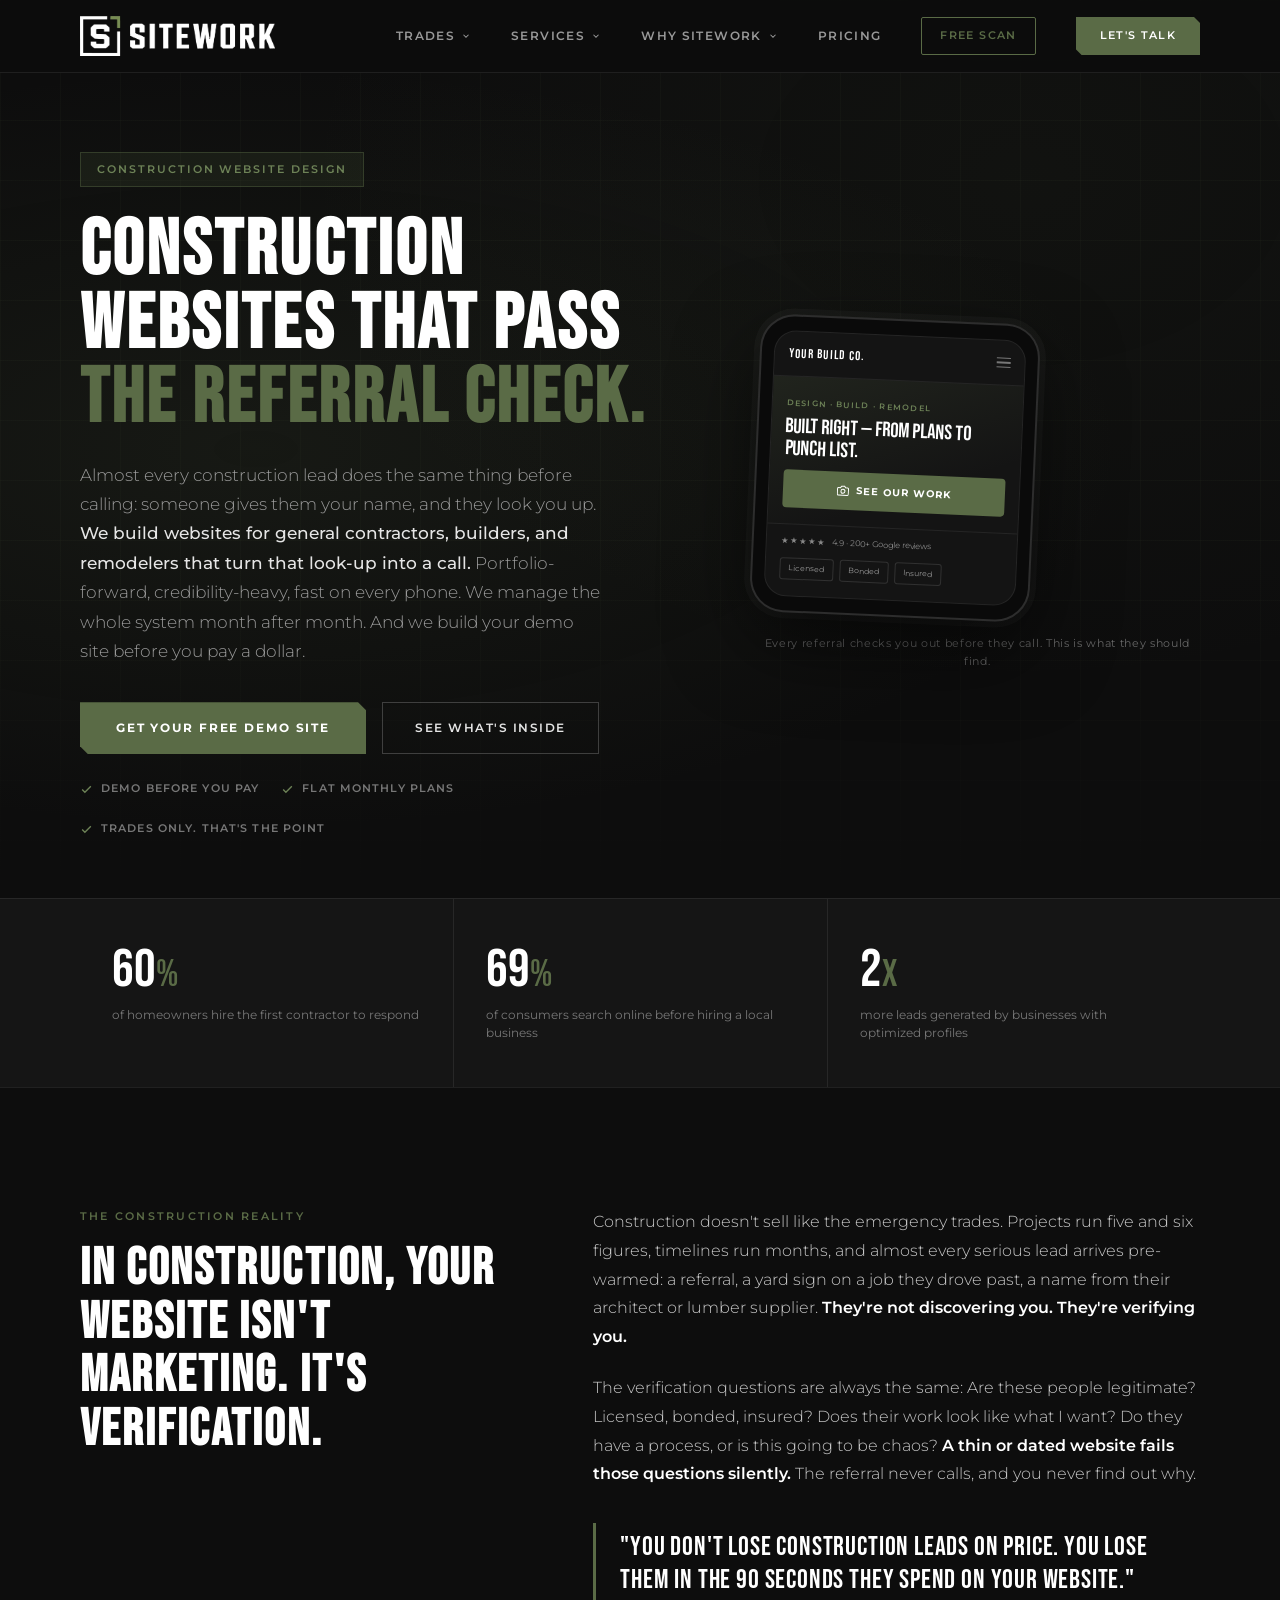
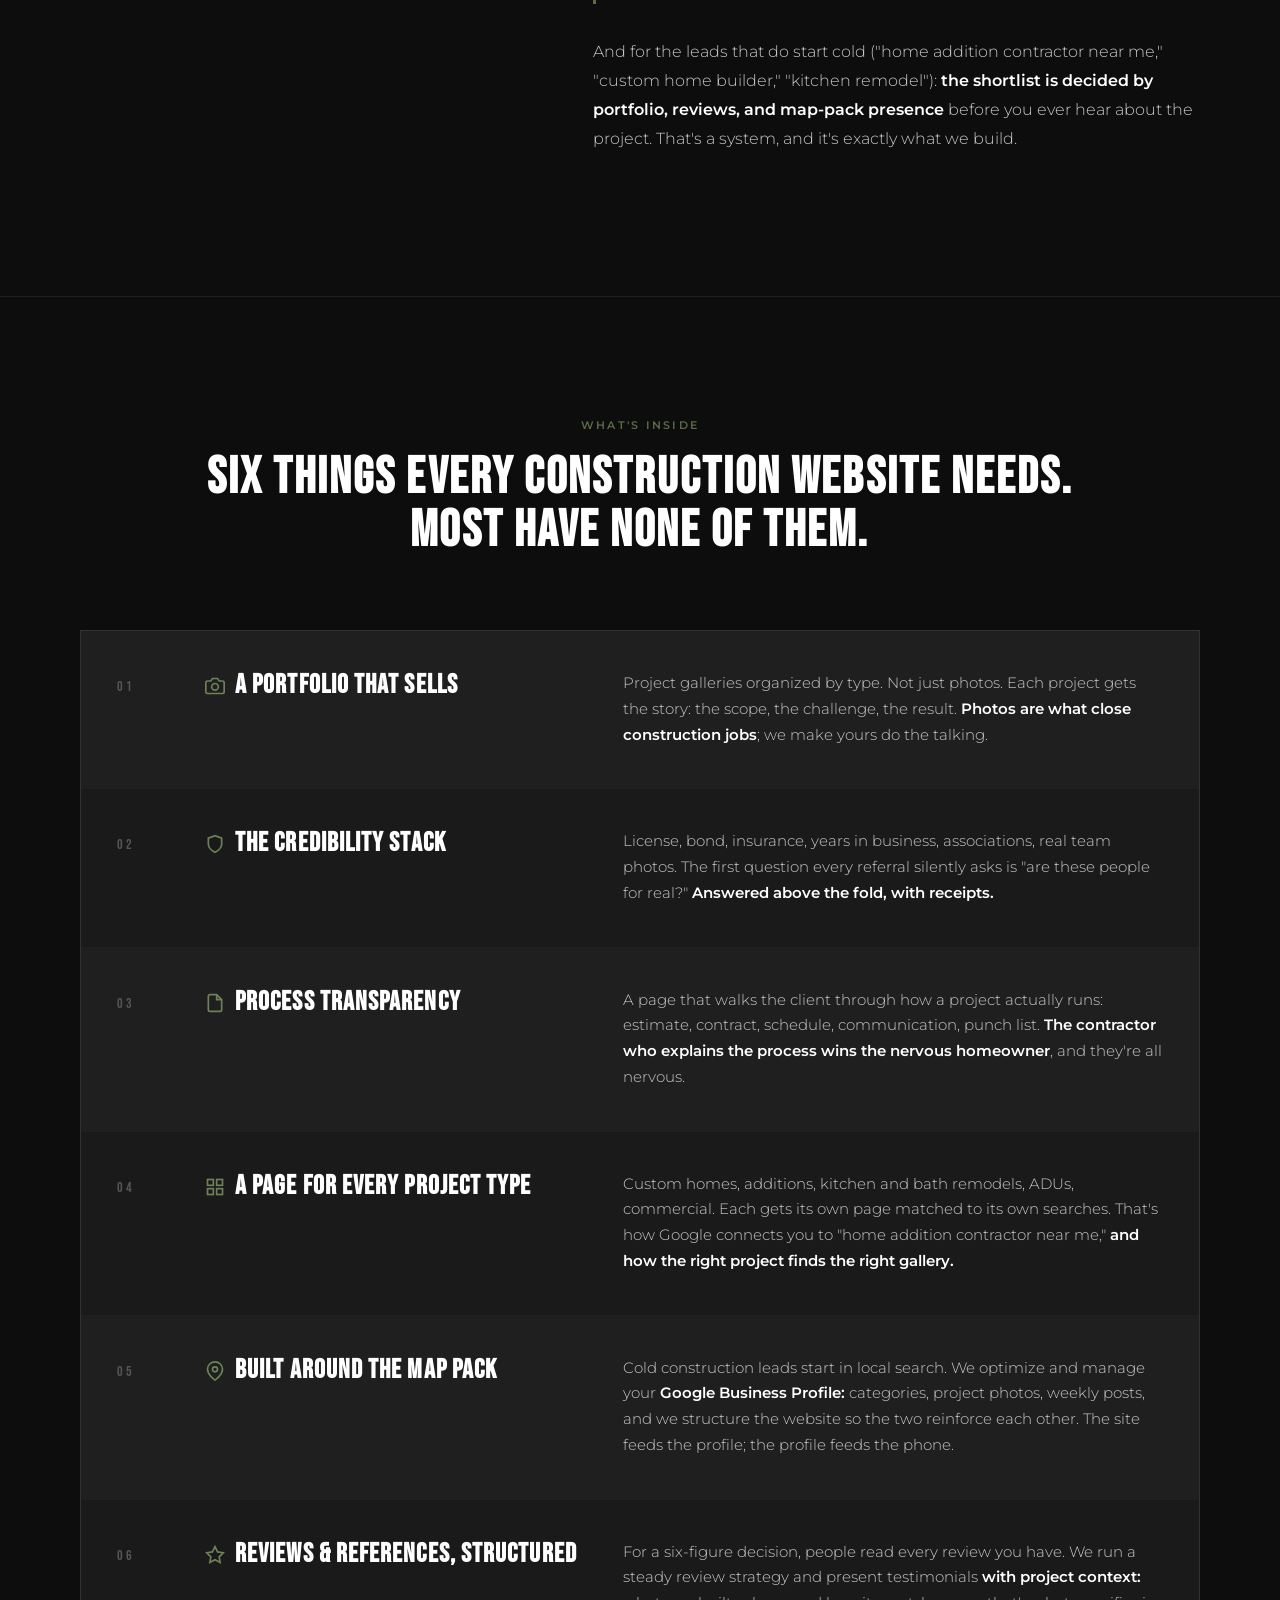
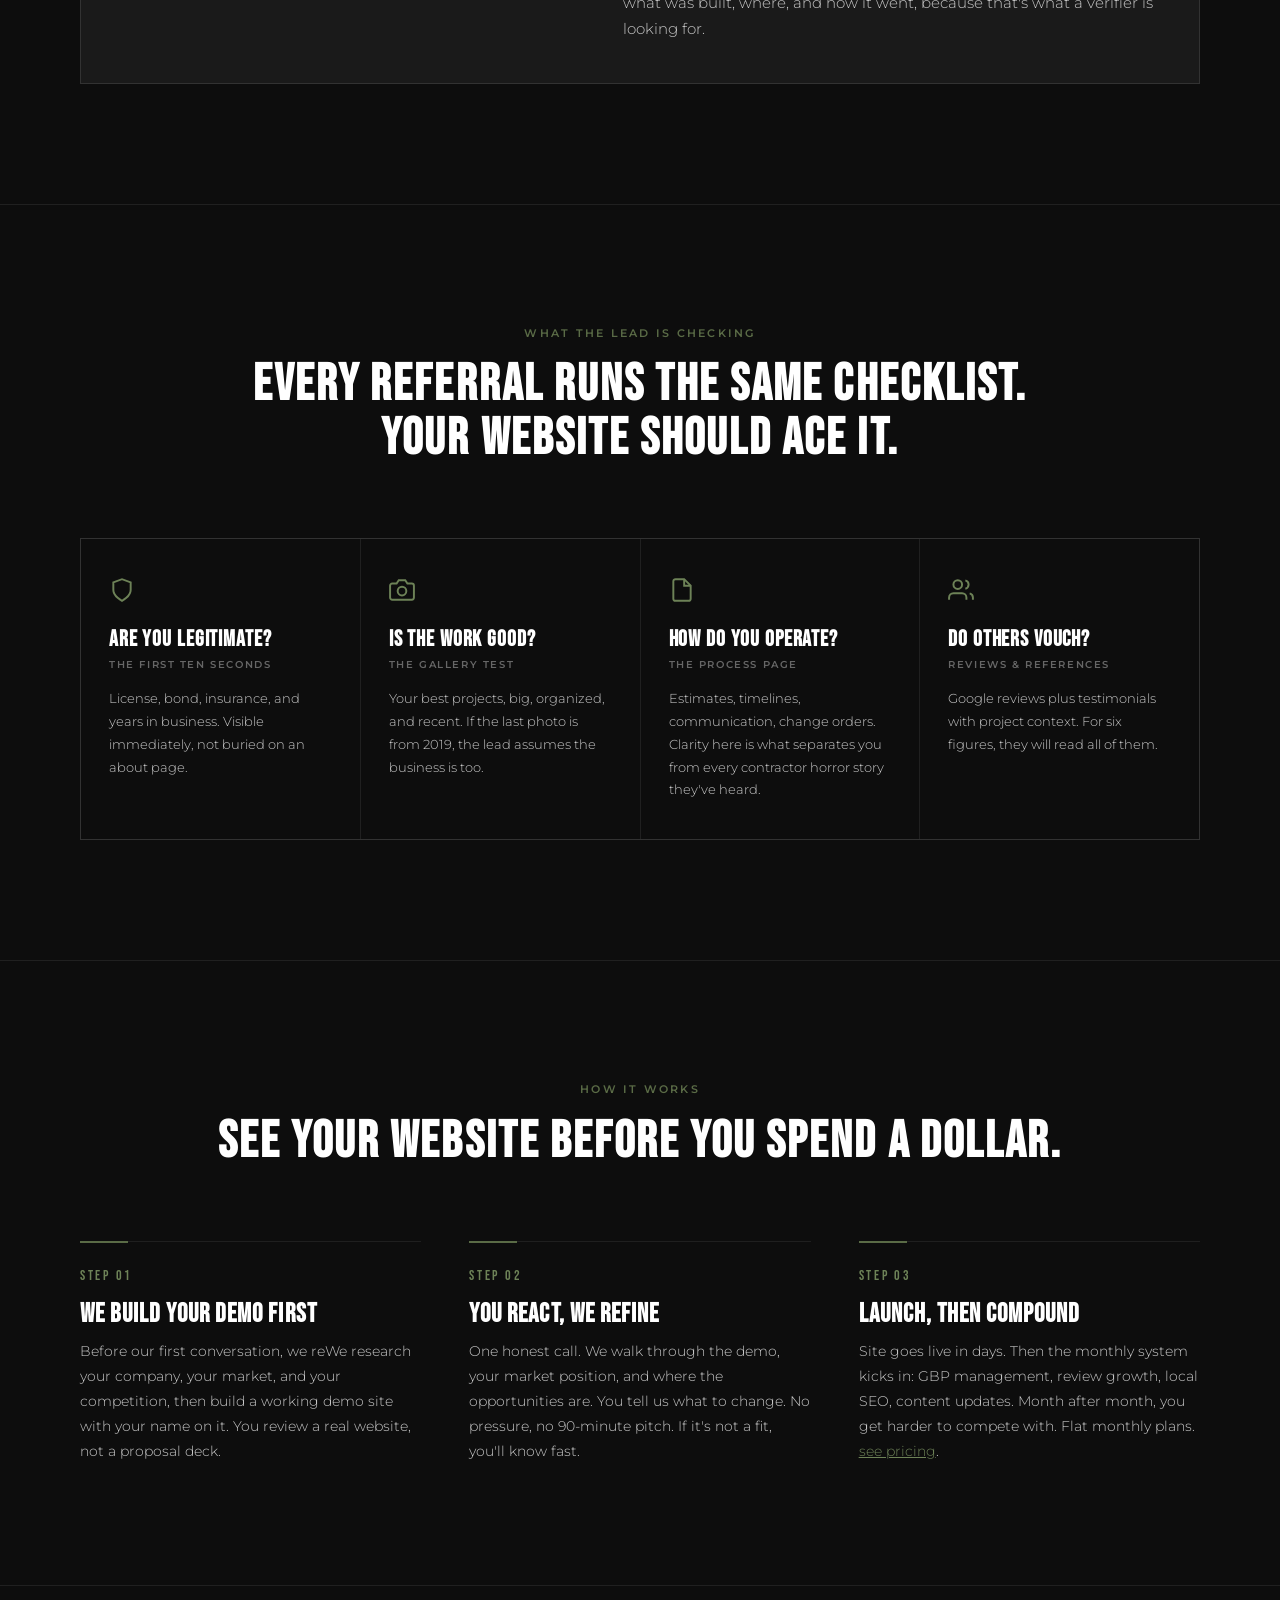
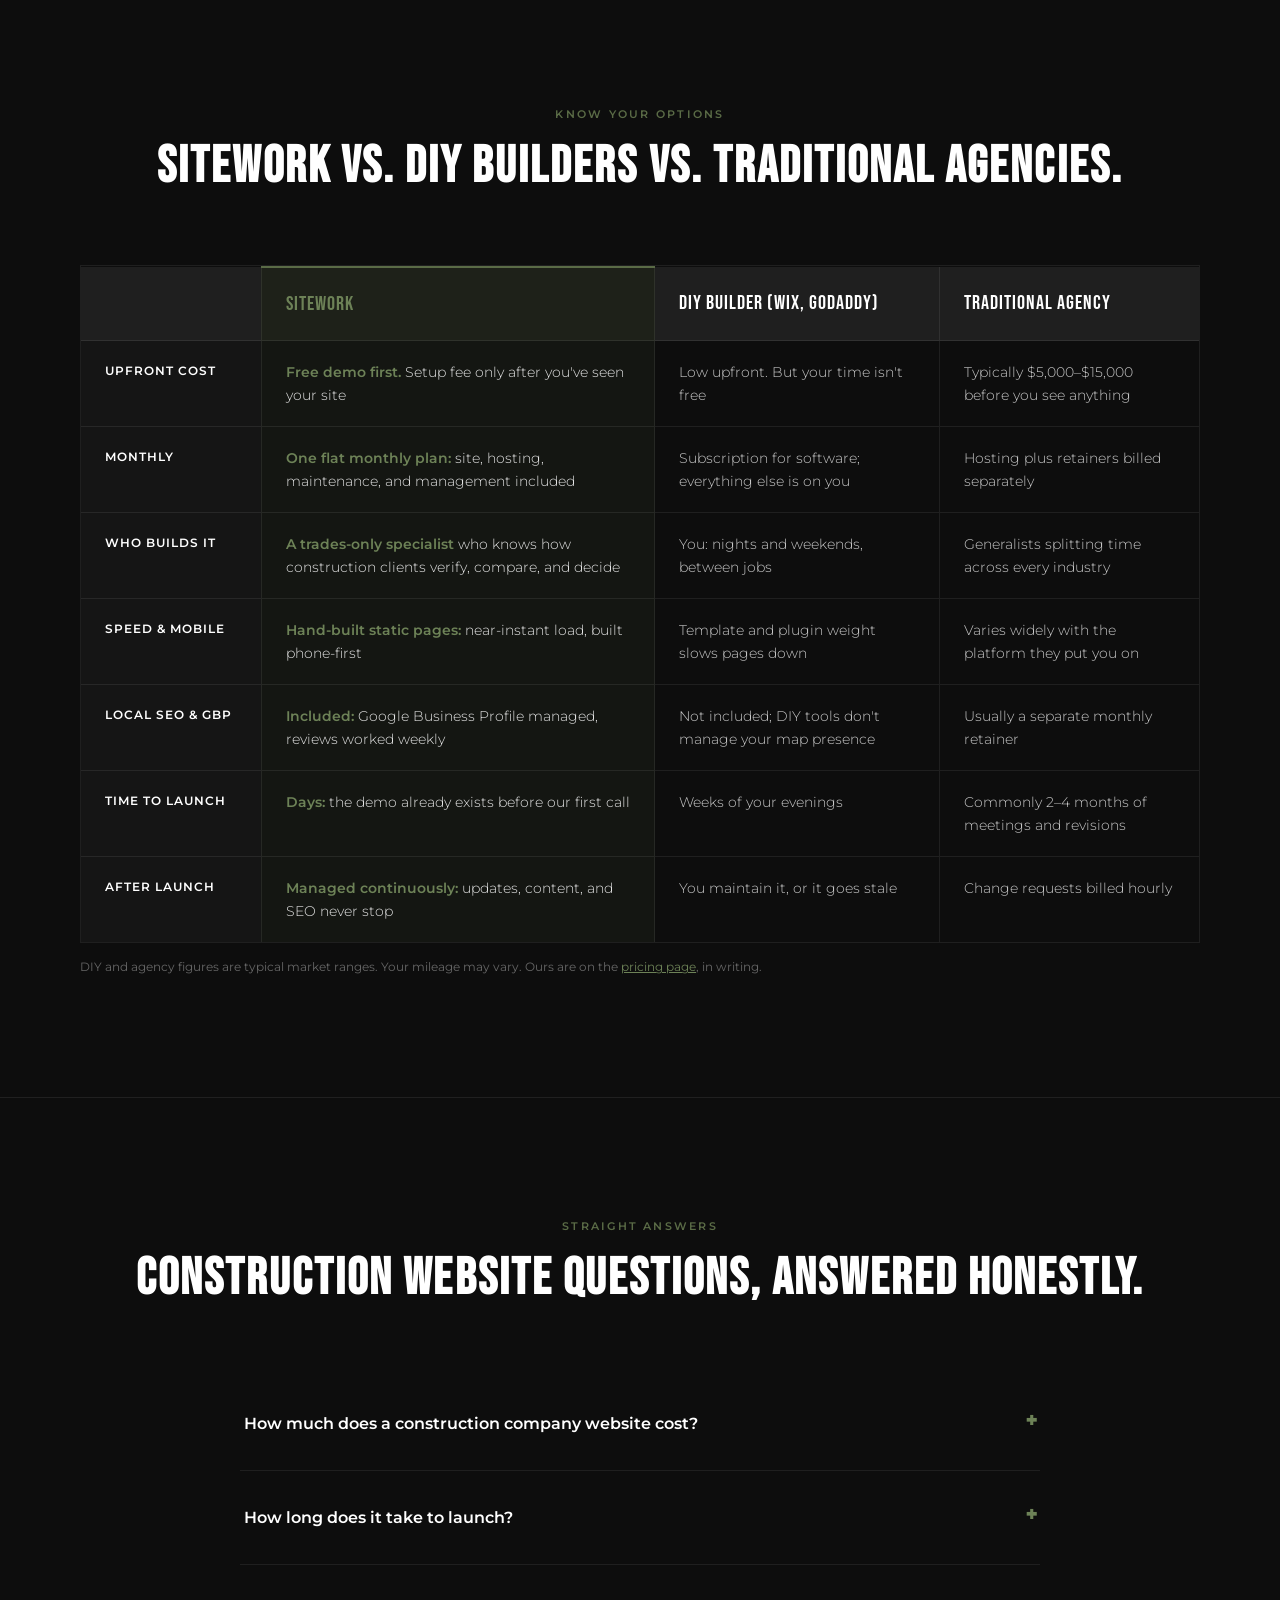
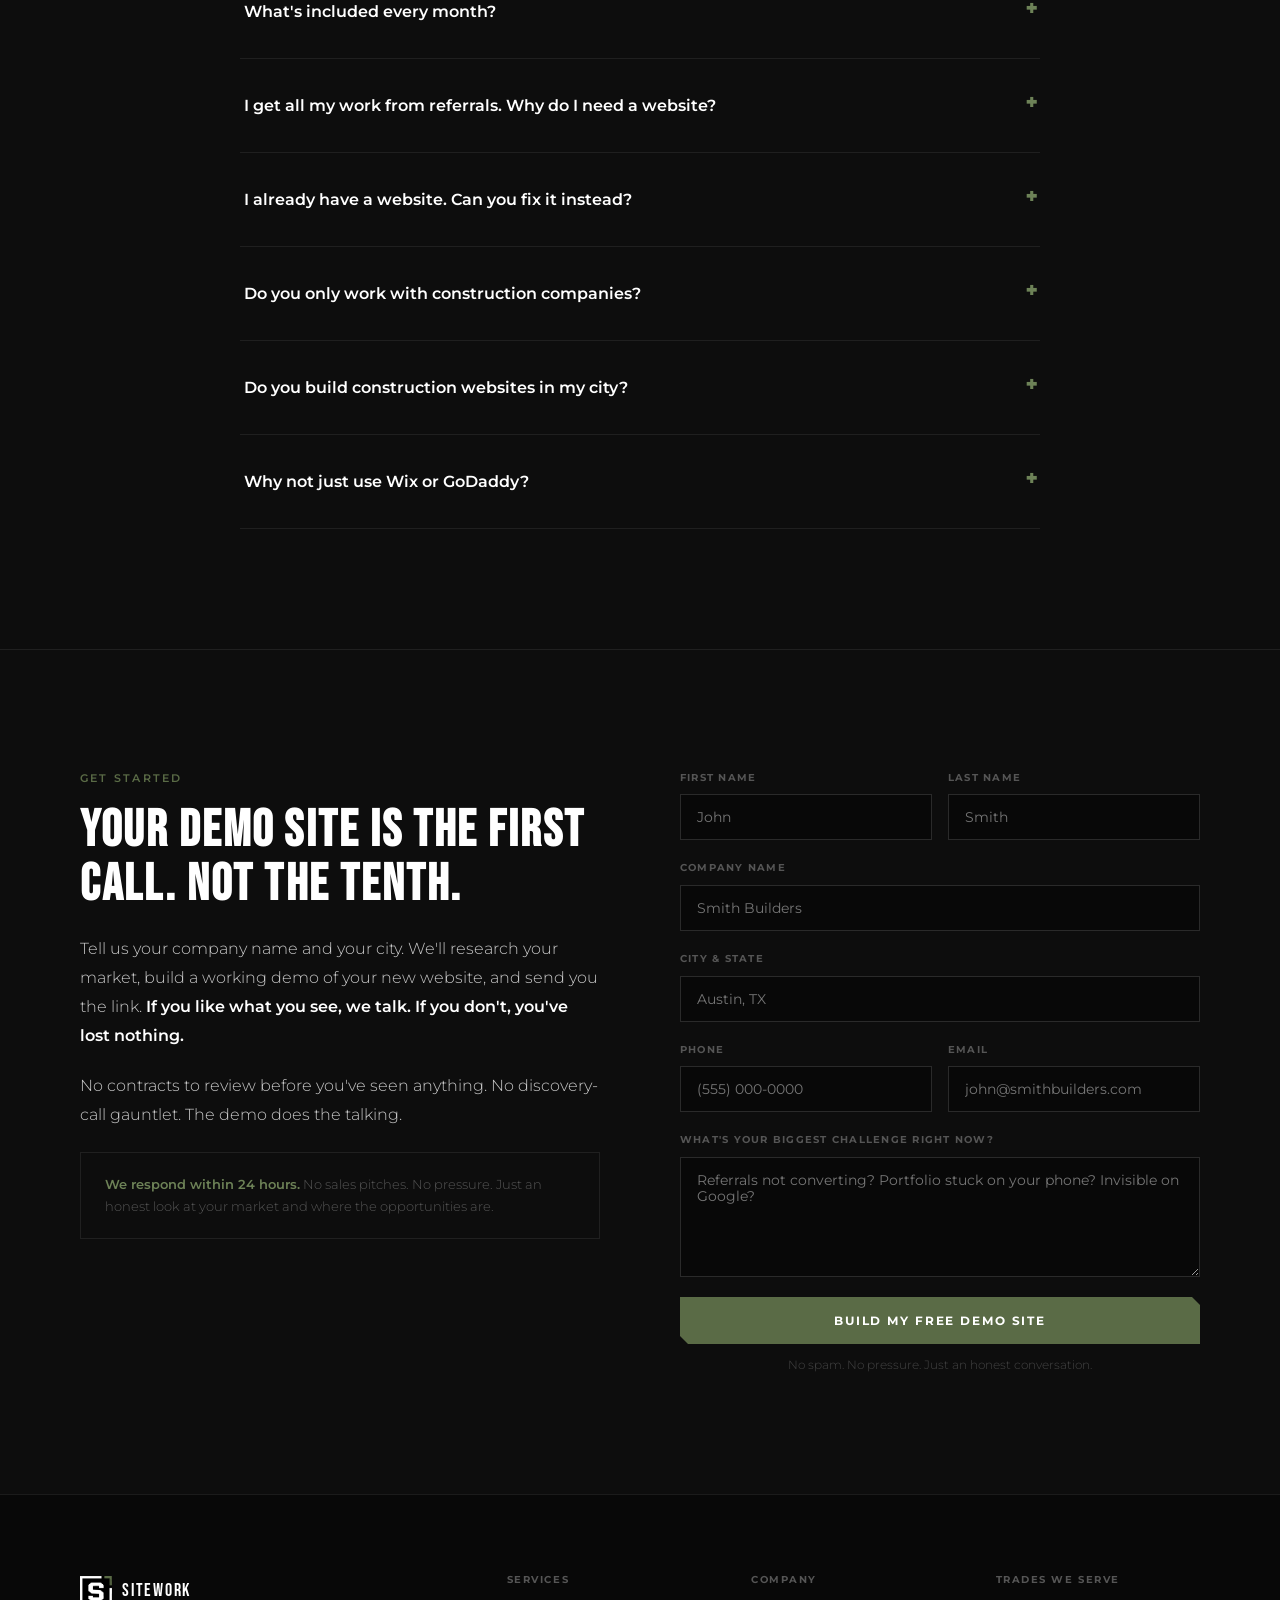
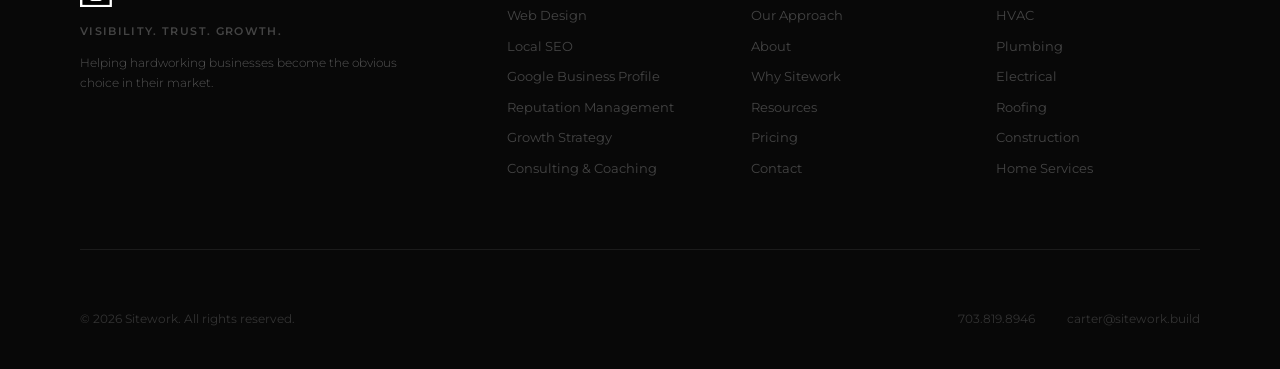
==== commit 34e772e6: "Add files via upload" ====
--- a/construction-website-design.html
+++ b/construction-website-design.html
@@ -360,9 +360,20 @@
         </div>
       </div>
 
-      <a href="why-sitework.html">Why Sitework</a>
-      <a href="resources.html">Resources</a>
+      <!-- WHY SITEWORK dropdown -->
+      <div class="nav-drop" id="dropWhy">
+        <button aria-haspopup="true" aria-expanded="false" onclick="toggleDrop('dropWhy')">
+          Why Sitework
+          <svg viewBox="0 0 24 24"><path d="M6 9l6 6 6-6"/></svg>
+        </button>
+        <div class="nav-panel" role="menu">
+          <div class="panel-label">Learn More</div>
+          <a href="why-sitework.html" role="menuitem">About</a>
+          <a href="resources.html" role="menuitem">Resources</a>
+        </div>
+      </div>
       <a href="pricing.html">Pricing</a>
+      <a href="https://analyzer.sitework.build/scan" class="nav-scan" target="_blank">Free Scan</a>
       <a href="index.html#contact" class="nav-cta">Let's Talk</a>
     </div>
     <button class="hamburger" id="hamburger" aria-label="Menu">
@@ -384,9 +395,11 @@
     <a href="index.html#services" class="indent" onclick="closeMobile()">Reputation Management</a>
     <a href="index.html#services" class="indent" onclick="closeMobile()">Growth Strategy</a>
     <a href="index.html#services" class="indent" onclick="closeMobile()">Consulting &amp; Coaching</a>
-    <a href="why-sitework.html" onclick="closeMobile()">Why Sitework</a>
-    <a href="resources.html" onclick="closeMobile()">Resources</a>
+    <span class="mobile-drop-label">Why Sitework</span>
+    <a href="why-sitework.html" class="indent" onclick="closeMobile()">About</a>
+    <a href="resources.html" class="indent" onclick="closeMobile()">Resources</a>
     <a href="pricing.html" onclick="closeMobile()">Pricing</a>
+    <a href="https://analyzer.sitework.build/scan" onclick="closeMobile()" class="mobile-scan" target="_blank">Free Site Scan</a>
     <a href="index.html#contact" onclick="closeMobile()" class="mobile-cta">Let's Talk</a>
   </div>
 </nav>
--- a/styles.css
+++ b/styles.css
@@ -231,6 +231,33 @@
 }
 
 .nav-cta:hover { background: var(--green-light) !important; }
+
+.nav-scan {
+  display: inline-flex;
+  align-items: center;
+  padding: 9px 18px;
+  border: 1px solid var(--green);
+  border-radius: 2px;
+  color: var(--green) !important;
+  font-size: 0.7rem !important;
+  font-weight: 700;
+  letter-spacing: .08em;
+  text-transform: uppercase;
+  transition: background .2s, color .2s;
+}
+.nav-scan:hover {
+  background: var(--green);
+  color: var(--white) !important;
+}
+
+.mobile-scan {
+  color: var(--green) !important;
+  font-weight: 700;
+  border: 1px solid var(--green) !important;
+  border-radius: 2px;
+  text-align: center;
+  margin: 4px 0;
+}
 
 .hamburger {
   display: none;
